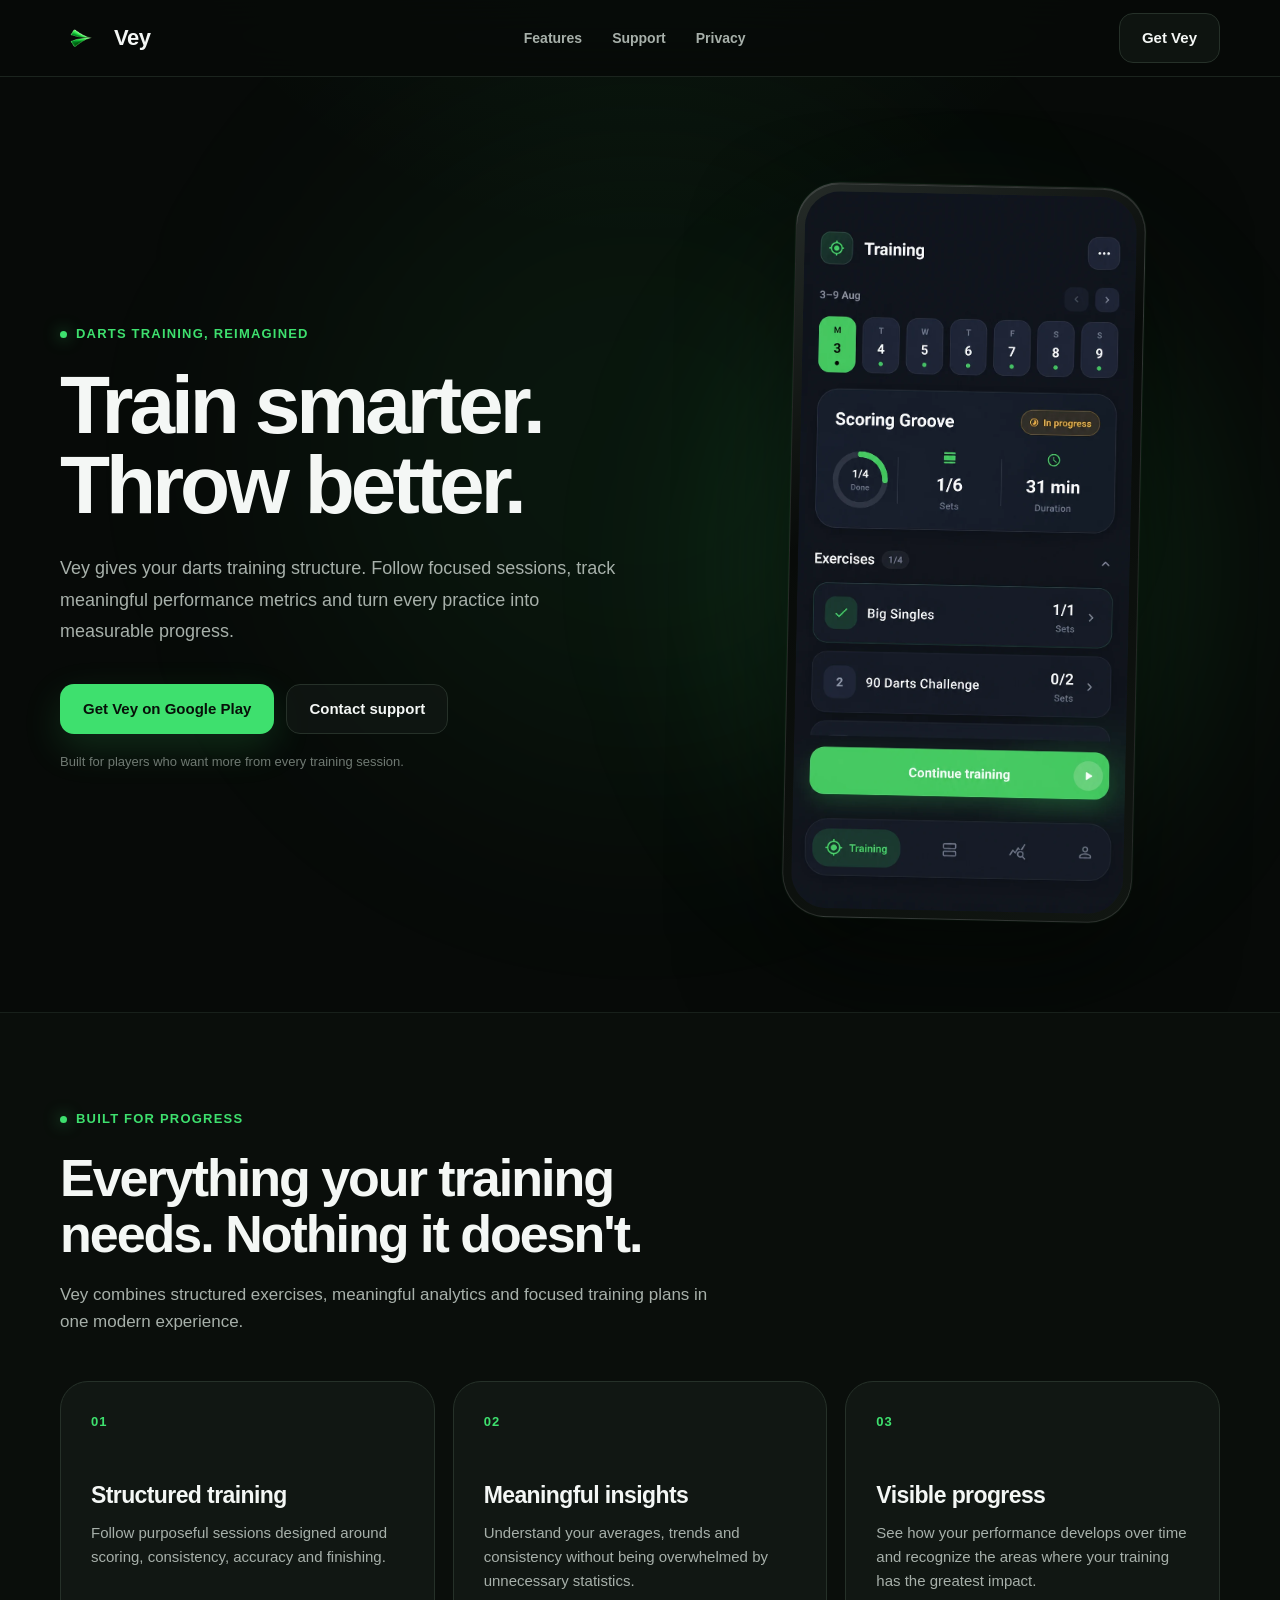
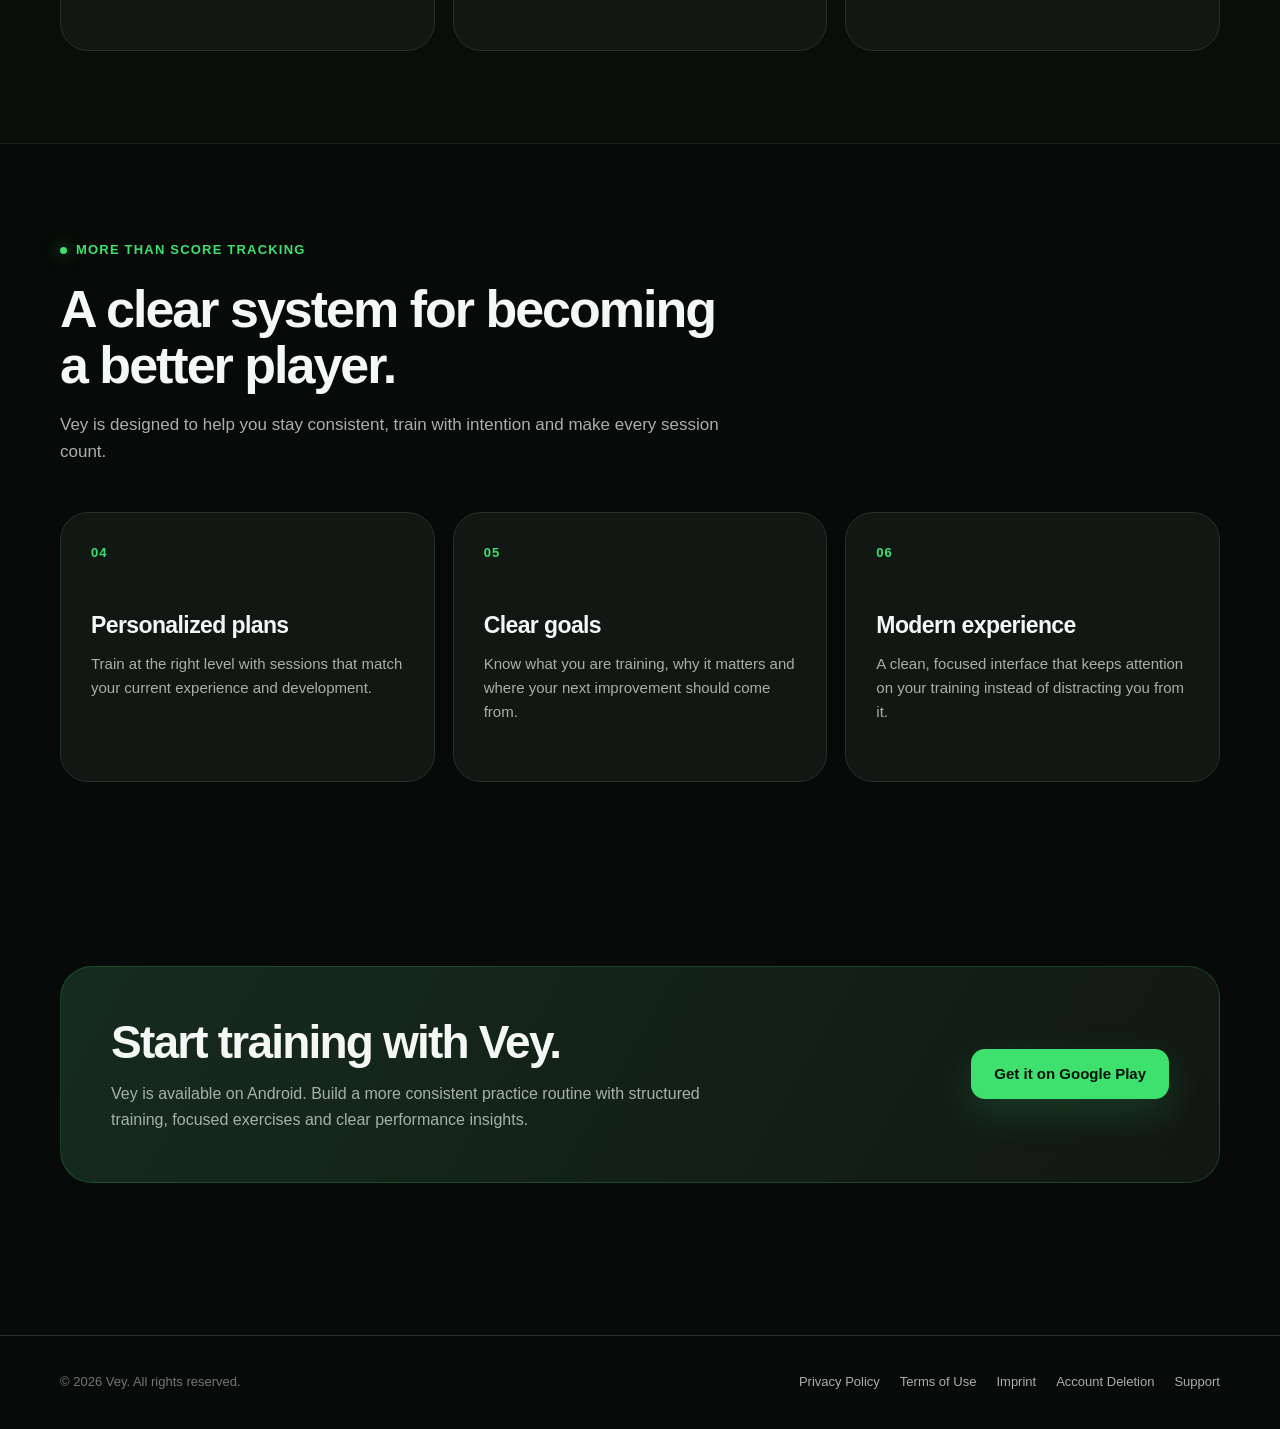
==== index.html @ df3e3182 "implement app screen with phone mockup" ====
<!doctype html>
<html lang="en">
  <head>
    <meta charset="UTF-8" />
    <meta name="viewport" content="width=device-width, initial-scale=1.0" />

    <title>Vey – Smarter Darts Training</title>

    <meta
      name="description"
      content="Vey helps darts players train with structure, track meaningful progress and improve with every throw."
    />

    <meta name="theme-color" content="#070a08" />

    <link rel="icon" type="image/png" href="assets/vey-icon.png" />
    <link rel="apple-touch-icon" href="assets/vey-icon.png" />
    <link rel="stylesheet" href="styles.css" />
  </head>

  <body>
    <!-- Navigation -->
    <header class="site-header">
      <div class="container navigation">
        <a class="brand" href="index.html" aria-label="Vey homepage">
          <img
            class="brand-icon"
            src="assets/vey-icon.png"
            alt="Vey app icon"
          />
          <span>Vey</span>
        </a>

        <nav class="navigation-links" aria-label="Main navigation">
          <a href="#features">Features</a>
          <a href="support.html">Support</a>
          <a href="privacy.html">Privacy</a>
        </nav>

        <a
          class="button button-secondary"
          href="https://play.google.com/store/apps/details?id=com.elevarelabs.vey"
          target="_blank"
          rel="noopener noreferrer"
        >
          Get Vey
        </a>
      </div>
    </header>

    <main>
      <!-- Hero -->
      <section class="hero">
        <div class="container hero-layout">
          <div>
            <div class="eyebrow">Darts training, reimagined</div>

            <h1>Train smarter.<br />Throw better.</h1>

            <p class="hero-description">
              Vey gives your darts training structure. Follow focused sessions,
              track meaningful performance metrics and turn every practice into
              measurable progress.
            </p>

            <div class="hero-actions">
              <a
                class="button button-primary"
                href="https://play.google.com/store/apps/details?id=com.elevarelabs.vey"
                target="_blank"
                rel="noopener noreferrer"
              >
                Get Vey on Google Play
              </a>

              <a class="button button-secondary" href="support.html">
                Contact support
              </a>
            </div>

            <p class="hero-note">
              Built for players who want more from every training session.
            </p>
          </div>

          <div class="hero-visual">
            <div class="phone-mockup" aria-label="Vey training screen preview">
              <div class="phone-screen">
                <img
                  class="phone-screen-image"
                  src="assets/vey-training-screen.webp"
                  alt="Vey training screen showing a structured Scoring Groove session"
                />
              </div>
            </div>
          </div>
        </div>
      </section>

      <!-- Features -->
      <section id="features" class="section section-muted">
        <div class="container">
          <div class="section-heading">
            <div class="eyebrow">Built for progress</div>

            <h2>Everything your training needs. Nothing it doesn't.</h2>

            <p>
              Vey combines structured exercises, meaningful analytics and
              focused training plans in one modern experience.
            </p>
          </div>

          <div class="feature-grid">
            <article class="feature-card">
              <div class="feature-number">01</div>

              <h3>Structured training</h3>

              <p>
                Follow purposeful sessions designed around scoring, consistency,
                accuracy and finishing.
              </p>
            </article>

            <article class="feature-card">
              <div class="feature-number">02</div>

              <h3>Meaningful insights</h3>

              <p>
                Understand your averages, trends and consistency without being
                overwhelmed by unnecessary statistics.
              </p>
            </article>

            <article class="feature-card">
              <div class="feature-number">03</div>

              <h3>Visible progress</h3>

              <p>
                See how your performance develops over time and recognize the
                areas where your training has the greatest impact.
              </p>
            </article>
          </div>
        </div>
      </section>

      <!-- Additional value -->
      <section class="section">
        <div class="container">
          <div class="section-heading">
            <div class="eyebrow">More than score tracking</div>

            <h2>A clear system for becoming a better player.</h2>

            <p>
              Vey is designed to help you stay consistent, train with intention
              and make every session count.
            </p>
          </div>

          <div class="feature-grid">
            <article class="feature-card">
              <div class="feature-number">04</div>

              <h3>Personalized plans</h3>

              <p>
                Train at the right level with sessions that match your current
                experience and development.
              </p>
            </article>

            <article class="feature-card">
              <div class="feature-number">05</div>

              <h3>Clear goals</h3>

              <p>
                Know what you are training, why it matters and where your next
                improvement should come from.
              </p>
            </article>

            <article class="feature-card">
              <div class="feature-number">06</div>

              <h3>Modern experience</h3>

              <p>
                A clean, focused interface that keeps attention on your training
                instead of distracting you from it.
              </p>
            </article>
          </div>
        </div>
      </section>

      <!-- Release CTA -->
      <section id="release" class="section">
        <div class="container">
          <div class="cta-card">
            <div>
              <h2>Start training with Vey.</h2>

              <p>
                Vey is available on Android. Build a more consistent practice
                routine with structured training, focused exercises and clear
                performance insights.
              </p>
            </div>

            <a
              class="button button-primary"
              href="https://play.google.com/store/apps/details?id=com.elevarelabs.vey"
              target="_blank"
              rel="noopener noreferrer"
            >
              Get it on Google Play
            </a>
          </div>
        </div>
      </section>
    </main>

    <!-- Footer -->
    <footer class="site-footer">
      <div class="container footer-layout">
        <div class="footer-copy">
          © 2026 Vey. All rights reserved.
        </div>

        <nav class="footer-links" aria-label="Legal navigation">
          <a href="privacy.html">Privacy Policy</a>
          <a href="terms.html">Terms of Use</a>
          <a href="imprint.html">Imprint</a>
          <a href="account-deletion.html">Account Deletion</a>
          <a href="support.html">Support</a>
        </nav>
      </div>
    </footer>
  </body>
</html>
---- styles.css ----
:root {
  --background: #070a08;
  --background-soft: #0d110e;
  --surface: #111713;
  --surface-hover: #151d18;
  --border: #263129;

  --text-primary: #f4f7f5;
  --text-secondary: #a7b0aa;
  --text-muted: #6f7972;

  --accent: #3ee06e;
  --accent-hover: #58e882;
  --accent-dark: #071109;

  --max-width: 1160px;
  --radius-large: 28px;
  --radius-medium: 18px;
  --radius-small: 12px;
}

* {
  box-sizing: border-box;
}

html {
  scroll-behavior: smooth;
}

body {
  margin: 0;
  background:
    radial-gradient(
      circle at 50% -10%,
      rgba(62, 224, 110, 0.09),
      transparent 34rem
    ),
    var(--background);
  color: var(--text-primary);
  font-family:
    Inter, -apple-system, BlinkMacSystemFont, "Segoe UI", Arial, sans-serif;
  line-height: 1.6;
  -webkit-font-smoothing: antialiased;
}

a {
  color: inherit;
  text-decoration: none;
}

img {
  display: block;
  max-width: 100%;
}

button,
a {
  -webkit-tap-highlight-color: transparent;
}

.container {
  width: min(calc(100% - 40px), var(--max-width));
  margin-inline: auto;
}

/* Navigation */

.site-header {
  position: sticky;
  top: 0;
  z-index: 100;
  border-bottom: 1px solid rgba(38, 49, 41, 0.7);
  background: rgba(7, 10, 8, 0.82);
  backdrop-filter: blur(18px);
  -webkit-backdrop-filter: blur(18px);
}

.navigation {
  min-height: 76px;
  display: flex;
  align-items: center;
  justify-content: space-between;
  gap: 24px;
}

.brand {
  display: inline-flex;
  align-items: center;
  gap: 12px;
  font-size: 22px;
  font-weight: 750;
  letter-spacing: -0.5px;
}

.brand-icon {
  width: 42px;
  height: 42px;
  border-radius: 12px;
}

.navigation-links {
  display: flex;
  align-items: center;
  gap: 30px;
}

.navigation-links a {
  color: var(--text-secondary);
  font-size: 14px;
  font-weight: 600;
  transition:
    color 160ms ease,
    opacity 160ms ease;
}

.navigation-links a:hover {
  color: var(--text-primary);
}

/* Buttons */

.button {
  min-height: 50px;
  display: inline-flex;
  align-items: center;
  justify-content: center;
  padding: 0 22px;
  border: 1px solid transparent;
  border-radius: 14px;
  font-size: 15px;
  font-weight: 700;
  transition:
    transform 160ms ease,
    background-color 160ms ease,
    border-color 160ms ease;
}

.button:hover {
  transform: translateY(-2px);
}

.button-primary {
  background: var(--accent);
  color: var(--accent-dark);
  box-shadow: 0 14px 38px rgba(62, 224, 110, 0.16);
}

.button-primary:hover {
  background: var(--accent-hover);
}

.button-secondary {
  border-color: var(--border);
  background: rgba(17, 23, 19, 0.8);
  color: var(--text-primary);
}

.button-secondary:hover {
  border-color: #39483e;
  background: var(--surface-hover);
}

/* Hero */

.hero {
  position: relative;
  overflow: hidden;
  padding: 108px 0 92px;
}

.hero::before {
  position: absolute;
  top: 35px;
  left: 50%;
  width: 680px;
  height: 680px;
  border-radius: 50%;
  background: rgba(62, 224, 110, 0.055);
  filter: blur(120px);
  content: "";
  transform: translateX(-50%);
  pointer-events: none;
}

.hero-layout {
  position: relative;
  display: grid;
  grid-template-columns: minmax(0, 1.05fr) minmax(320px, 0.95fr);
  align-items: center;
  gap: 80px;
}

.eyebrow {
  display: inline-flex;
  align-items: center;
  gap: 9px;
  margin-bottom: 20px;
  color: var(--accent);
  font-size: 13px;
  font-weight: 750;
  letter-spacing: 1.2px;
  text-transform: uppercase;
}

.eyebrow::before {
  width: 7px;
  height: 7px;
  border-radius: 50%;
  background: var(--accent);
  box-shadow: 0 0 16px rgba(62, 224, 110, 0.7);
  content: "";
}

.hero h1 {
  max-width: 760px;
  margin: 0;
  font-size: clamp(48px, 7vw, 82px);
  line-height: 0.98;
  letter-spacing: -4px;
}

.hero-description {
  max-width: 620px;
  margin: 28px 0 0;
  color: var(--text-secondary);
  font-size: 18px;
  line-height: 1.75;
}

.hero-actions {
  display: flex;
  flex-wrap: wrap;
  gap: 12px;
  margin-top: 36px;
}

.hero-note {
  margin-top: 18px;
  color: var(--text-muted);
  font-size: 13px;
}

.hero-visual {
  position: relative;
  display: flex;
  justify-content: center;
  perspective: 1200px;
}

.hero-visual::before {
  position: absolute;
  inset: 12% 5% 8%;
  border-radius: 50%;
  background: rgba(62, 224, 110, 0.12);
  filter: blur(90px);
  content: "";
  pointer-events: none;
}

.phone-mockup {
  position: relative;
  z-index: 1;
  width: min(100%, 350px);
  padding: 8px;
  border: 1px solid rgba(255, 255, 255, 0.11);
  border-radius: 44px;
  background: linear-gradient(145deg, #252b28, #080b09 38%, #111612);
  box-shadow:
    0 44px 100px rgba(0, 0, 0, 0.52),
    0 0 0 1px rgba(62, 224, 110, 0.04),
    inset 0 1px 0 rgba(255, 255, 255, 0.12);
  transform: rotate(1.2deg);
  transition:
    transform 220ms ease,
    box-shadow 220ms ease;
}

.phone-mockup:hover {
  box-shadow:
    0 52px 115px rgba(0, 0, 0, 0.58),
    0 0 0 1px rgba(62, 224, 110, 0.08),
    inset 0 1px 0 rgba(255, 255, 255, 0.12);
  transform: rotate(0deg) translateY(-4px);
}

.phone-screen {
  overflow: hidden;
  border-radius: 36px;
  background: #080c10;
}

.phone-screen-image {
  width: 100%;
  height: auto;
}

/* Sections */

.section {
  padding: 92px 0;
}

.section-muted {
  border-top: 1px solid rgba(38, 49, 41, 0.55);
  border-bottom: 1px solid rgba(38, 49, 41, 0.55);
  background: rgba(13, 17, 14, 0.6);
}

.section-heading {
  max-width: 660px;
  margin-bottom: 46px;
}

.section-heading h2 {
  margin: 0;
  font-size: clamp(34px, 5vw, 52px);
  line-height: 1.08;
  letter-spacing: -2px;
}

.section-heading p {
  margin: 18px 0 0;
  color: var(--text-secondary);
  font-size: 17px;
}

.feature-grid {
  display: grid;
  grid-template-columns: repeat(3, minmax(0, 1fr));
  gap: 18px;
}

.feature-card {
  min-height: 270px;
  padding: 30px;
  border: 1px solid var(--border);
  border-radius: var(--radius-large);
  background: var(--surface);
  transition:
    transform 180ms ease,
    border-color 180ms ease,
    background-color 180ms ease;
}

.feature-card:hover {
  transform: translateY(-5px);
  border-color: #36463b;
  background: var(--surface-hover);
}

.feature-number {
  color: var(--accent);
  font-size: 13px;
  font-weight: 750;
  letter-spacing: 1px;
}

.feature-card h3 {
  margin: 48px 0 12px;
  font-size: 23px;
  line-height: 1.25;
  letter-spacing: -0.6px;
}

.feature-card p {
  margin: 0;
  color: var(--text-secondary);
  font-size: 15px;
}

/* Legal and support pages */

.page-hero {
  padding: 92px 0 54px;
}

.page-hero h1 {
  max-width: 820px;
  margin: 0;
  font-size: clamp(42px, 7vw, 70px);
  line-height: 1.02;
  letter-spacing: -3px;
}

.page-hero p {
  max-width: 700px;
  margin: 22px 0 0;
  color: var(--text-secondary);
  font-size: 17px;
}

.legal-layout {
  display: grid;
  grid-template-columns: 240px minmax(0, 760px);
  gap: 70px;
  align-items: start;
  padding-bottom: 100px;
}

.legal-navigation {
  position: sticky;
  top: 110px;
  display: grid;
  gap: 12px;
}

.legal-navigation a {
  color: var(--text-muted);
  font-size: 14px;
}

.legal-navigation a:hover {
  color: var(--text-primary);
}

.legal-content {
  padding: 42px;
  border: 1px solid var(--border);
  border-radius: var(--radius-large);
  background: var(--surface);
}

.legal-content h2 {
  margin: 48px 0 14px;
  font-size: 25px;
  line-height: 1.3;
  letter-spacing: -0.7px;
}

.legal-content h2:first-child {
  margin-top: 0;
}

.legal-content h3 {
  margin: 28px 0 10px;
  font-size: 18px;
}

.legal-content p,
.legal-content li {
  color: var(--text-secondary);
  font-size: 15px;
}

.legal-content ul {
  padding-left: 22px;
}

.legal-content a {
  color: var(--accent);
  text-decoration: underline;
  text-underline-offset: 3px;
}

/* Buttons inside legal pages must keep their button styling */
.legal-content a.button-primary {
  color: var(--accent-dark);
  text-decoration: none;
}

.legal-content a.button-primary:hover {
  color: var(--accent-dark);
  text-decoration: none;
}

.updated-date {
  display: block;
  margin-top: 18px;
  color: var(--text-muted);
  font-size: 13px;
}

/* Call to action */

.cta-card {
  display: flex;
  align-items: center;
  justify-content: space-between;
  gap: 40px;
  padding: 50px;
  border: 1px solid rgba(62, 224, 110, 0.2);
  border-radius: 32px;
  background:
    linear-gradient(
      120deg,
      rgba(62, 224, 110, 0.1),
      rgba(17, 23, 19, 0.2)
    ),
    var(--surface);
}

.cta-card h2 {
  margin: 0;
  font-size: clamp(30px, 5vw, 46px);
  line-height: 1.1;
  letter-spacing: -1.8px;
}

.cta-card p {
  max-width: 620px;
  margin: 14px 0 0;
  color: var(--text-secondary);
}

/* Footer */

.site-footer {
  margin-top: 60px;
  padding: 36px 0;
  border-top: 1px solid var(--border);
}

.footer-layout {
  display: flex;
  align-items: center;
  justify-content: space-between;
  gap: 28px;
}

.footer-copy {
  color: var(--text-muted);
  font-size: 13px;
}

.footer-links {
  display: flex;
  flex-wrap: wrap;
  justify-content: flex-end;
  gap: 20px;
}

.footer-links a {
  color: var(--text-secondary);
  font-size: 13px;
}

.footer-links a:hover {
  color: var(--text-primary);
}

/* Responsive */

@media (max-width: 900px) {
  .navigation-links {
    display: none;
  }

  .hero {
    padding: 78px 0 70px;
  }

  .hero-layout {
    grid-template-columns: 1fr;
    gap: 54px;
  }

  .hero h1 {
    letter-spacing: -3px;
  }

  .hero-visual {
    justify-content: flex-start;
  }

  .feature-grid {
    grid-template-columns: 1fr;
  }

  .legal-layout {
    grid-template-columns: 1fr;
    gap: 28px;
  }

  .legal-navigation {
    position: static;
    display: flex;
    flex-wrap: wrap;
    gap: 12px 20px;
  }

  .cta-card {
    align-items: flex-start;
    flex-direction: column;
  }
}

@media (max-width: 600px) {
  .container {
    width: min(calc(100% - 28px), var(--max-width));
  }

  .navigation {
    min-height: 68px;
  }

  .brand-icon {
    width: 38px;
    height: 38px;
  }

  .hero {
    padding-top: 64px;
  }

  .hero h1 {
    font-size: 48px;
    letter-spacing: -2.5px;
  }

  .hero-description {
    font-size: 16px;
  }

  .hero-actions {
    align-items: stretch;
    flex-direction: column;
  }

  .button {
    width: 100%;
  }

  .phone-mockup {
    width: min(88vw, 330px);
    border-radius: 40px;
    transform: none;
  }

  .phone-screen {
    border-radius: 32px;
  }

  .section {
    padding: 70px 0;
  }

  .feature-card {
    min-height: 240px;
    padding: 26px;
  }

  .legal-content {
    padding: 28px 22px;
  }

  .cta-card {
    padding: 32px 24px;
  }

  .footer-layout {
    align-items: flex-start;
    flex-direction: column;
  }

  .footer-links {
    justify-content: flex-start;
  }
}

/* Contact form */

.contact-layout {
  display: grid;
  grid-template-columns: minmax(0, 0.8fr) minmax(440px, 1.2fr);
  align-items: start;
  gap: 72px;
}

.contact-intro {
  position: sticky;
  top: 118px;
  padding-top: 10px;
}

.contact-intro h2 {
  max-width: 520px;
  margin: 0;
  font-size: clamp(36px, 5vw, 54px);
  line-height: 1.06;
  letter-spacing: -2px;
}

.contact-intro > p {
  max-width: 520px;
  margin: 20px 0 0;
  color: var(--text-secondary);
  font-size: 16px;
}

.contact-email-note {
  margin-top: 30px !important;
  color: var(--text-muted) !important;
  font-size: 14px !important;
}

.contact-email-note a,
.contact-privacy-note a {
  color: var(--text-primary);
  text-decoration: underline;
  text-decoration-color: rgba(244, 247, 245, 0.34);
  text-underline-offset: 3px;
}

.contact-email-note a:hover,
.contact-privacy-note a:hover {
  text-decoration-color: var(--accent);
}

.contact-form {
  position: relative;
  display: grid;
  gap: 22px;
  padding: 36px;
  border: 1px solid var(--border);
  border-radius: var(--radius-large);
  background: var(--surface);
  box-shadow: 0 24px 70px rgba(0, 0, 0, 0.18);
}

.contact-field {
  display: grid;
  gap: 9px;
}

.contact-field label {
  color: var(--text-primary);
  font-size: 14px;
  font-weight: 700;
}

.contact-field label span {
  margin-left: 6px;
  color: var(--text-muted);
  font-size: 12px;
  font-weight: 600;
}

.contact-field input,
.contact-field textarea {
  width: 100%;
  border: 1px solid var(--border);
  border-radius: 14px;
  outline: none;
  background: rgba(7, 10, 8, 0.56);
  color: var(--text-primary);
  font: inherit;
  font-size: 15px;
  transition:
    border-color 160ms ease,
    background-color 160ms ease,
    box-shadow 160ms ease;
}

.contact-field input {
  min-height: 52px;
  padding: 0 16px;
}

.contact-field textarea {
  min-height: 172px;
  padding: 14px 16px;
  resize: vertical;
  line-height: 1.6;
}

.contact-field input::placeholder,
.contact-field textarea::placeholder {
  color: #667169;
}

.contact-field input:hover,
.contact-field textarea:hover {
  border-color: #354239;
}

.contact-field input:focus,
.contact-field textarea:focus {
  border-color: rgba(62, 224, 110, 0.66);
  background: rgba(7, 10, 8, 0.78);
  box-shadow: 0 0 0 3px rgba(62, 224, 110, 0.09);
}

.contact-honeypot {
  position: absolute !important;
  left: -10000px !important;
  width: 1px !important;
  height: 1px !important;
  overflow: hidden !important;
  opacity: 0 !important;
  pointer-events: none !important;
}

.contact-security {
  height: 0;
  min-height: 0;
  margin-bottom: -22px;
  overflow: hidden;
  visibility: hidden;
}

.contact-security.is-interactive {
  height: auto;
  min-height: 65px;
  margin-bottom: 0;
  display: flex;
  align-items: center;
  overflow: visible;
  visibility: visible;
}

.contact-status {
  margin: -2px 0 0;
  padding: 12px 14px;
  border: 1px solid transparent;
  border-radius: 12px;
  font-size: 14px;
  line-height: 1.5;
}

.contact-status[hidden] {
  display: none;
}

.contact-status[data-type="success"] {
  border-color: rgba(62, 224, 110, 0.2);
  background: rgba(62, 224, 110, 0.08);
  color: #baf8cc;
}

.contact-status[data-type="error"] {
  border-color: rgba(255, 113, 113, 0.18);
  background: rgba(255, 113, 113, 0.07);
  color: #f2b7b7;
}

.contact-submit {
  width: 100%;
  cursor: pointer;
}

.contact-submit:disabled {
  cursor: wait;
  opacity: 0.72;
  transform: none;
}

.contact-submit-loading {
  display: none;
}

.contact-submit.is-loading .contact-submit-label {
  display: none;
}

.contact-submit.is-loading .contact-submit-loading {
  display: inline;
}

.contact-privacy-note {
  margin: -4px 0 0;
  color: var(--text-muted);
  font-size: 12px;
  line-height: 1.55;
}

@media (max-width: 900px) {
  .contact-layout {
    grid-template-columns: 1fr;
    gap: 38px;
  }

  .contact-intro {
    position: static;
    padding-top: 0;
  }

  .contact-intro > p {
    max-width: 700px;
  }
}

@media (max-width: 600px) {
  .contact-form {
    padding: 26px 20px;
  }

  .contact-security {
    overflow-x: auto;
  }
}
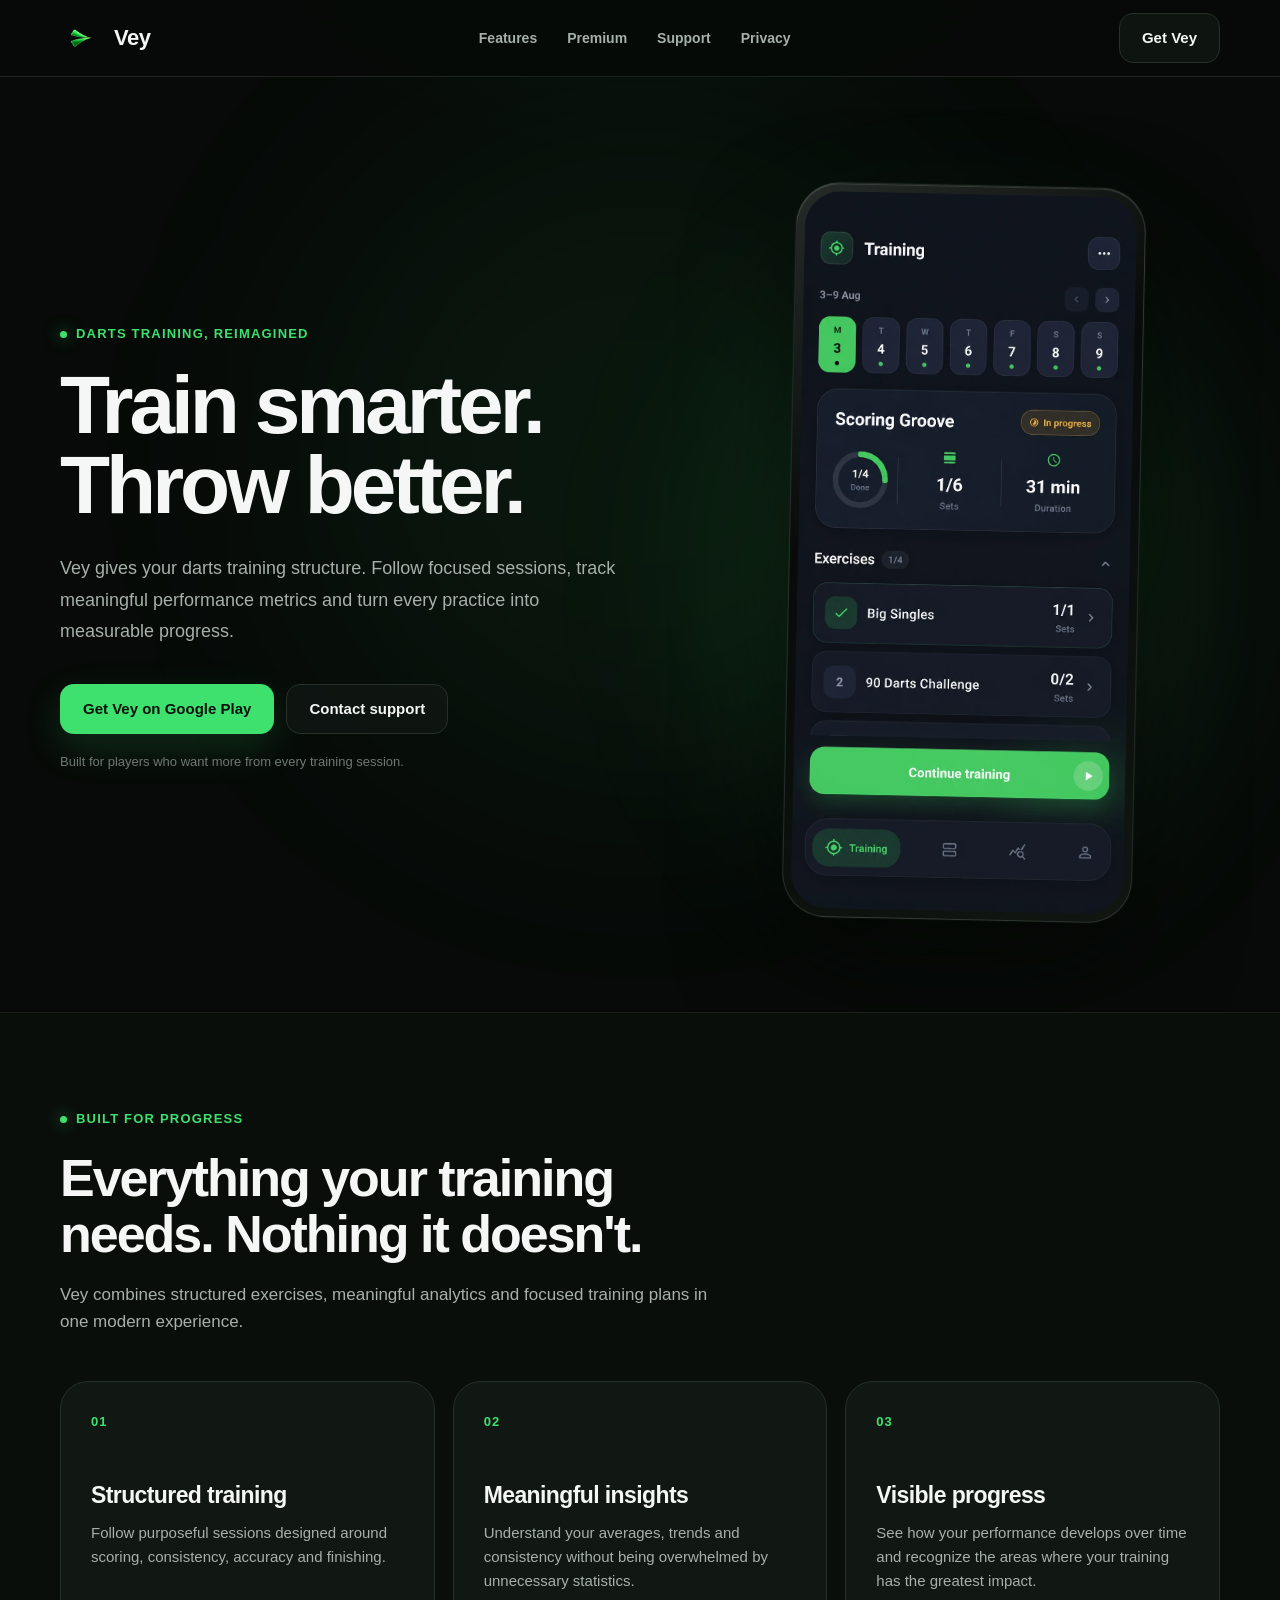
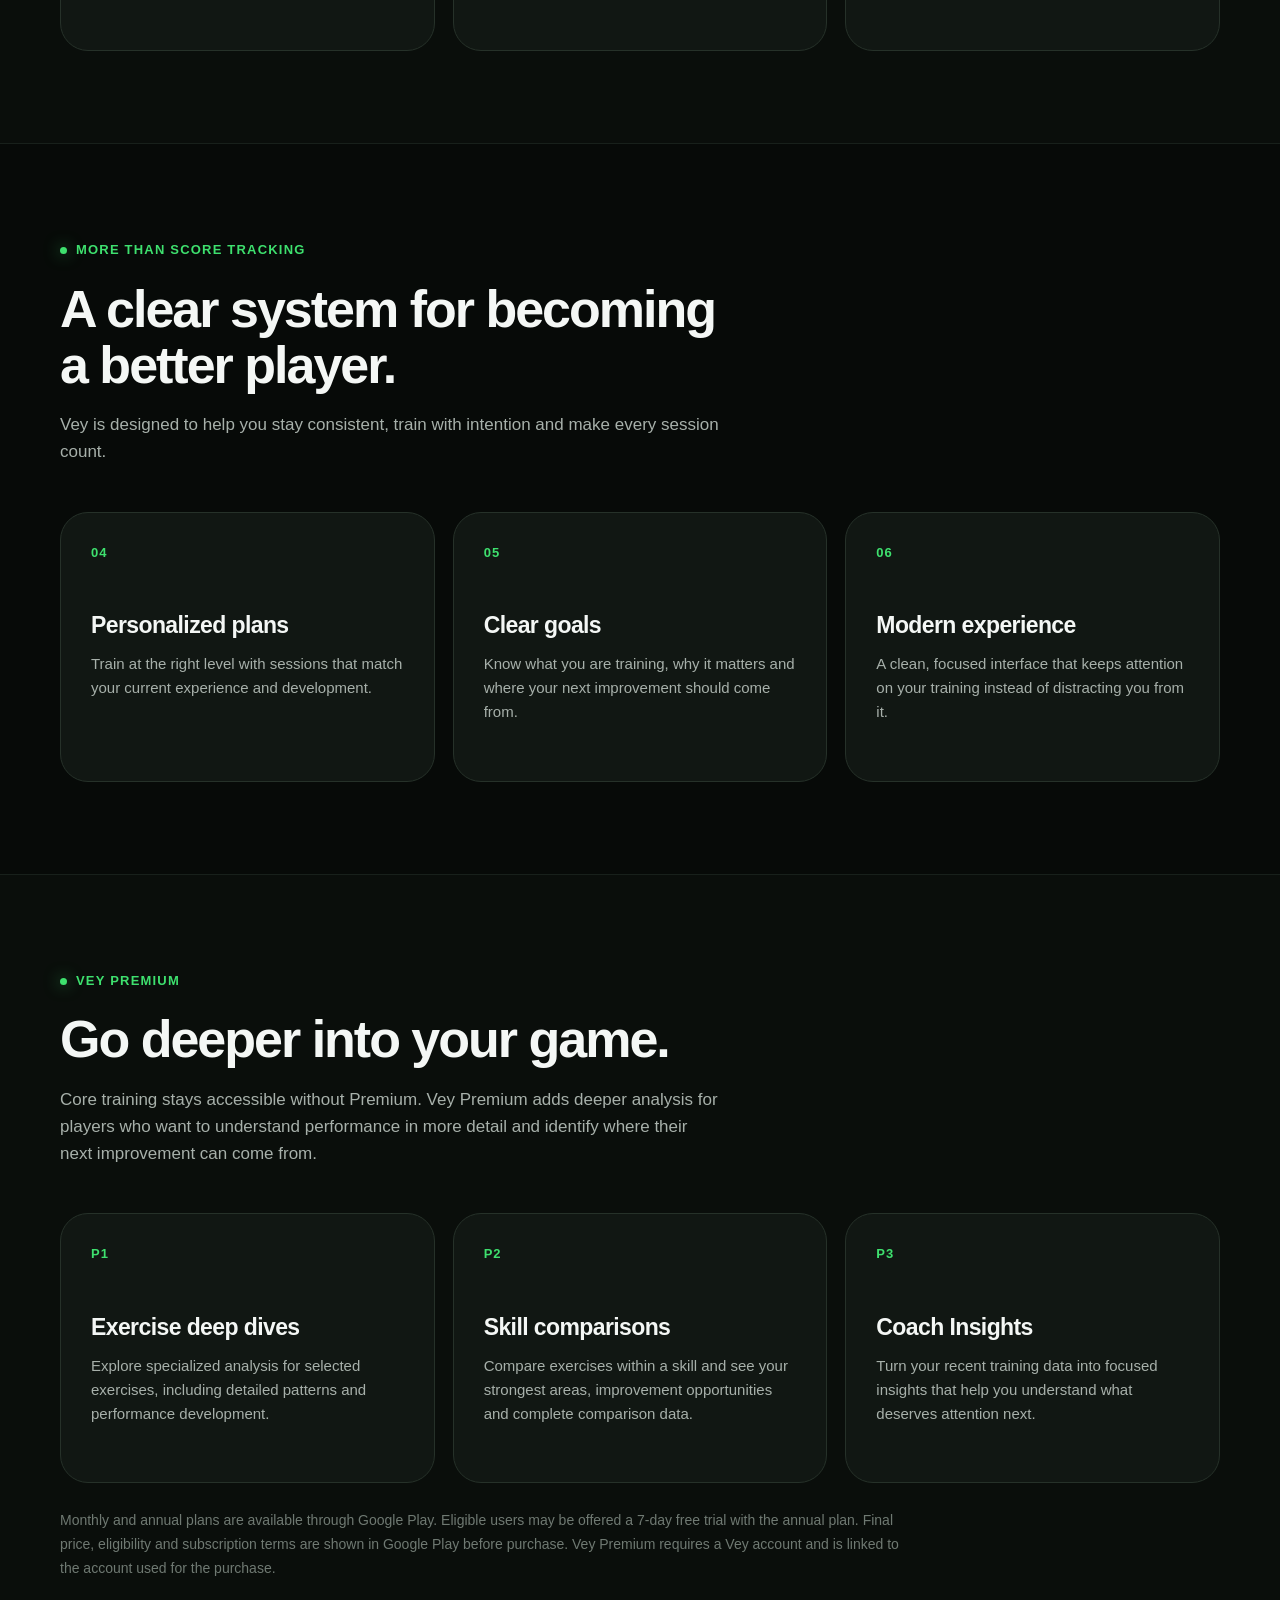
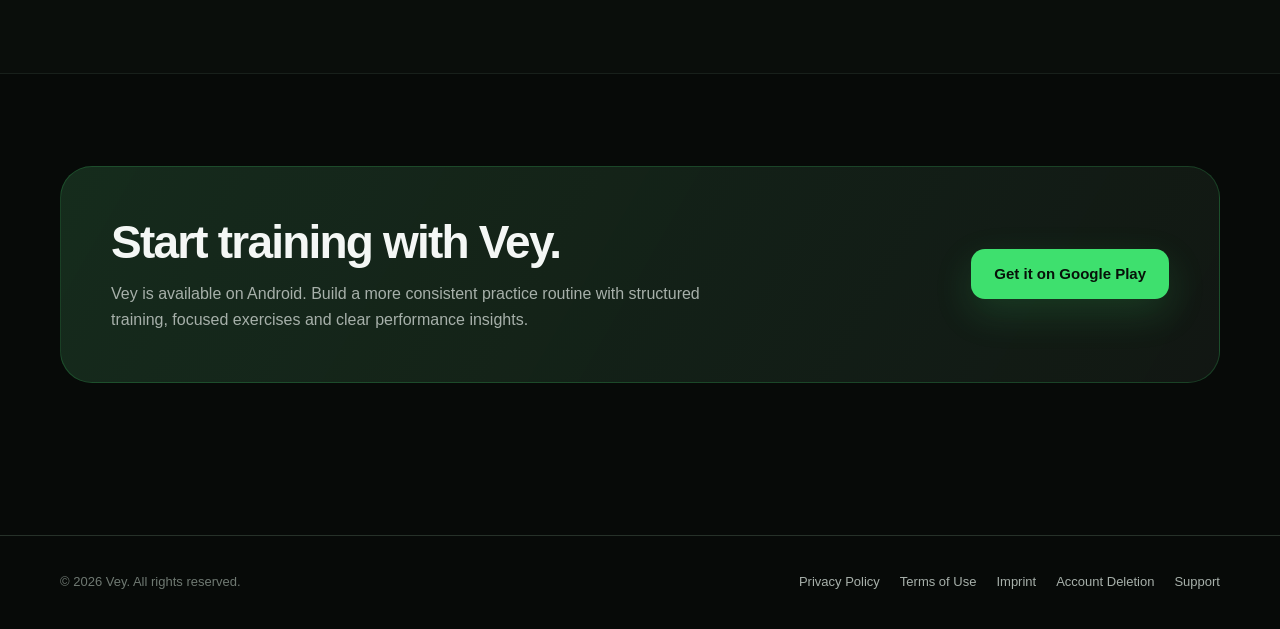
==== commit ea03e639: "Update website for Vey Premium launch" ====
--- a/index.html
+++ b/index.html
@@ -8,7 +8,7 @@
 
     <meta
       name="description"
-      content="Vey helps darts players train with structure, track meaningful progress and improve with every throw."
+      content="Vey combines structured darts training, clear progress analytics and optional Vey Premium deep insights."
     />
 
     <meta name="theme-color" content="#070a08" />
@@ -33,6 +33,7 @@
 
         <nav class="navigation-links" aria-label="Main navigation">
           <a href="#features">Features</a>
+          <a href="#premium">Premium</a>
           <a href="support.html">Support</a>
           <a href="privacy.html">Privacy</a>
         </nav>
@@ -196,6 +197,66 @@
               </p>
             </article>
           </div>
+        </div>
+      </section>
+
+      <!-- Premium -->
+      <section id="premium" class="section section-muted">
+        <div class="container">
+          <div class="section-heading">
+            <div class="eyebrow">Vey Premium</div>
+
+            <h2>Go deeper into your game.</h2>
+
+            <p>
+              Core training stays accessible without Premium. Vey Premium adds
+              deeper analysis for players who want to understand performance in
+              more detail and identify where their next improvement can come from.
+            </p>
+          </div>
+
+          <div class="feature-grid">
+            <article class="feature-card">
+              <div class="feature-number">P1</div>
+
+              <h3>Exercise deep dives</h3>
+
+              <p>
+                Explore specialized analysis for selected exercises, including
+                detailed patterns and performance development.
+              </p>
+            </article>
+
+            <article class="feature-card">
+              <div class="feature-number">P2</div>
+
+              <h3>Skill comparisons</h3>
+
+              <p>
+                Compare exercises within a skill and see your strongest areas,
+                improvement opportunities and complete comparison data.
+              </p>
+            </article>
+
+            <article class="feature-card">
+              <div class="feature-number">P3</div>
+
+              <h3>Coach Insights</h3>
+
+              <p>
+                Turn your recent training data into focused insights that help
+                you understand what deserves attention next.
+              </p>
+            </article>
+          </div>
+
+          <p class="premium-note">
+            Monthly and annual plans are available through Google Play. Eligible
+            users may be offered a 7-day free trial with the annual plan. Final
+            price, eligibility and subscription terms are shown in Google Play
+            before purchase. Vey Premium requires a Vey account and is linked to
+            the account used for the purchase.
+          </p>
         </div>
       </section>
 
--- a/styles.css
+++ b/styles.css
@@ -463,6 +463,28 @@
   text-decoration: none;
 }
 
+.legal-notice {
+  margin: 18px 0 22px;
+  padding: 18px 20px;
+  border: 1px solid rgba(62, 224, 110, 0.24);
+  border-radius: 14px;
+  background: rgba(62, 224, 110, 0.06);
+  color: var(--text-secondary);
+  line-height: 1.7;
+}
+
+.legal-notice strong {
+  color: var(--text-primary);
+}
+
+.premium-note {
+  max-width: 860px;
+  margin: 26px 0 0;
+  color: var(--text-muted);
+  font-size: 14px;
+  line-height: 1.7;
+}
+
 .updated-date {
   display: block;
   margin-top: 18px;
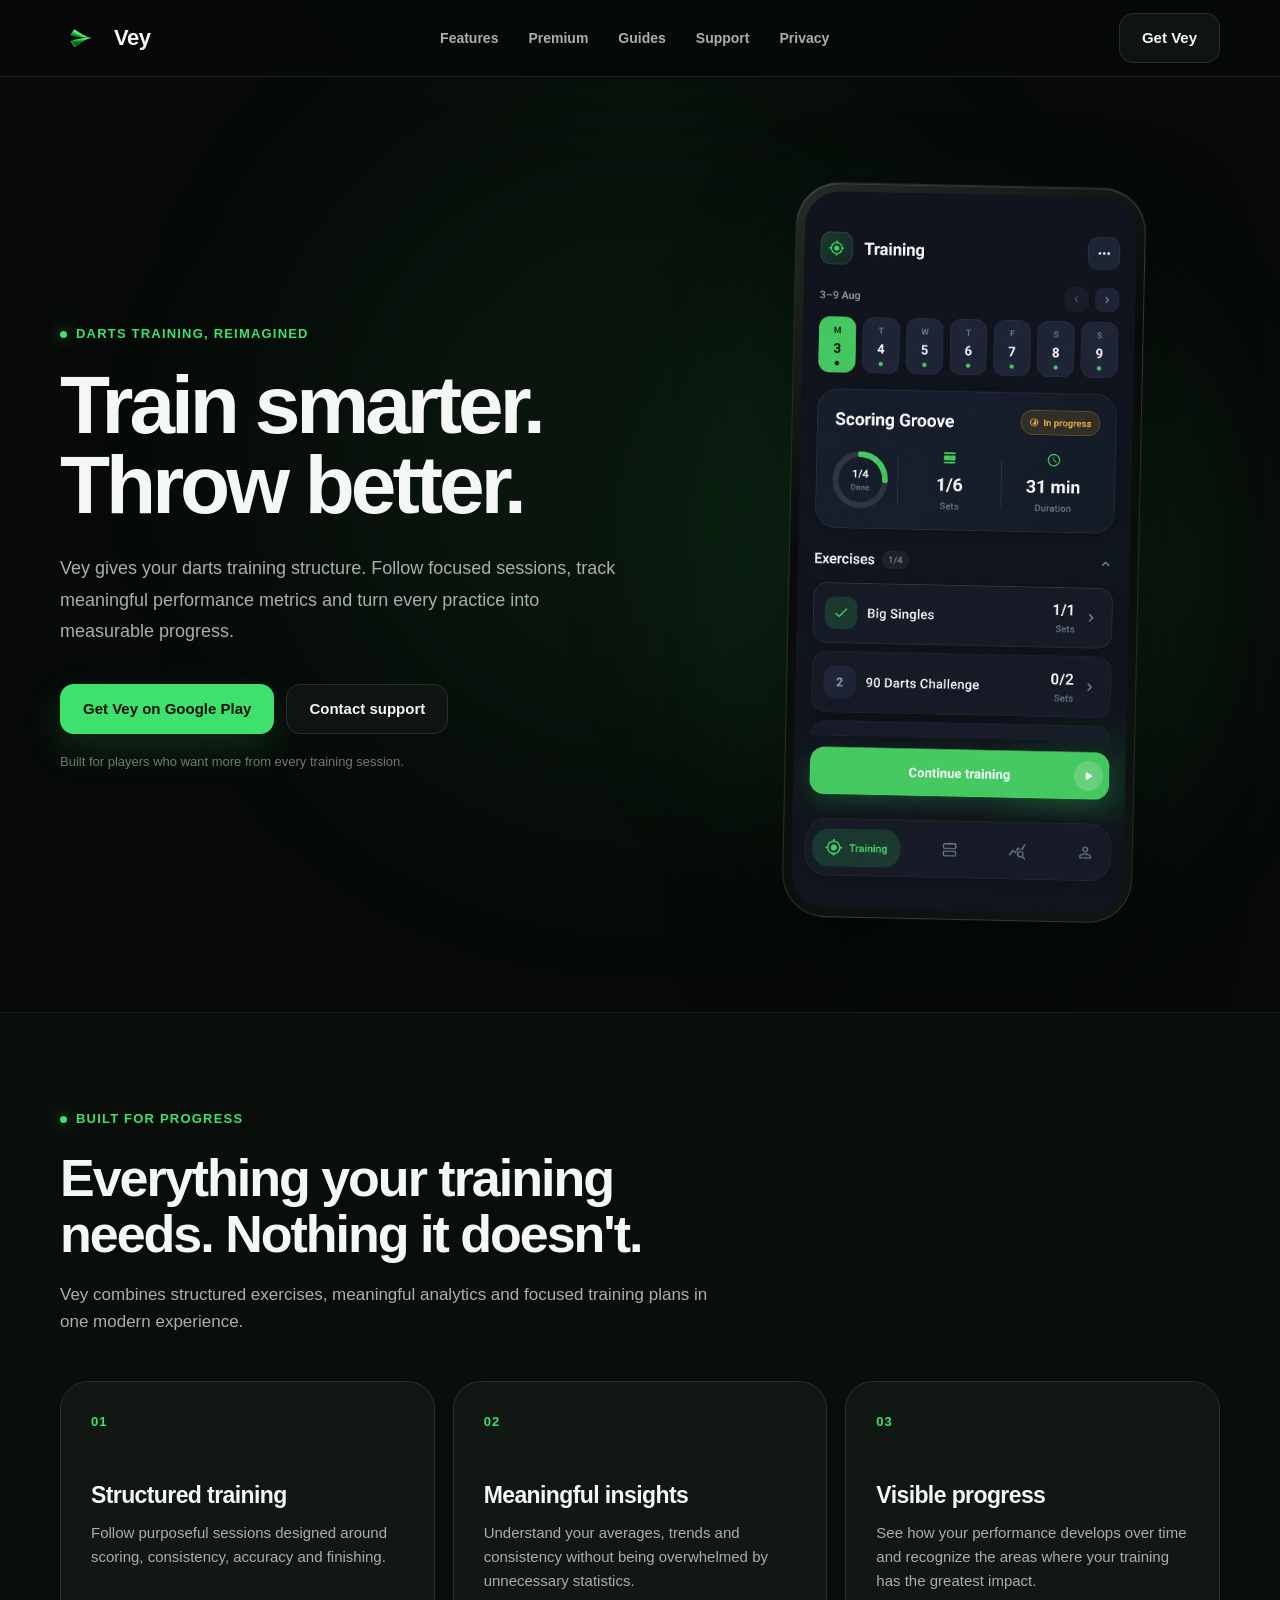
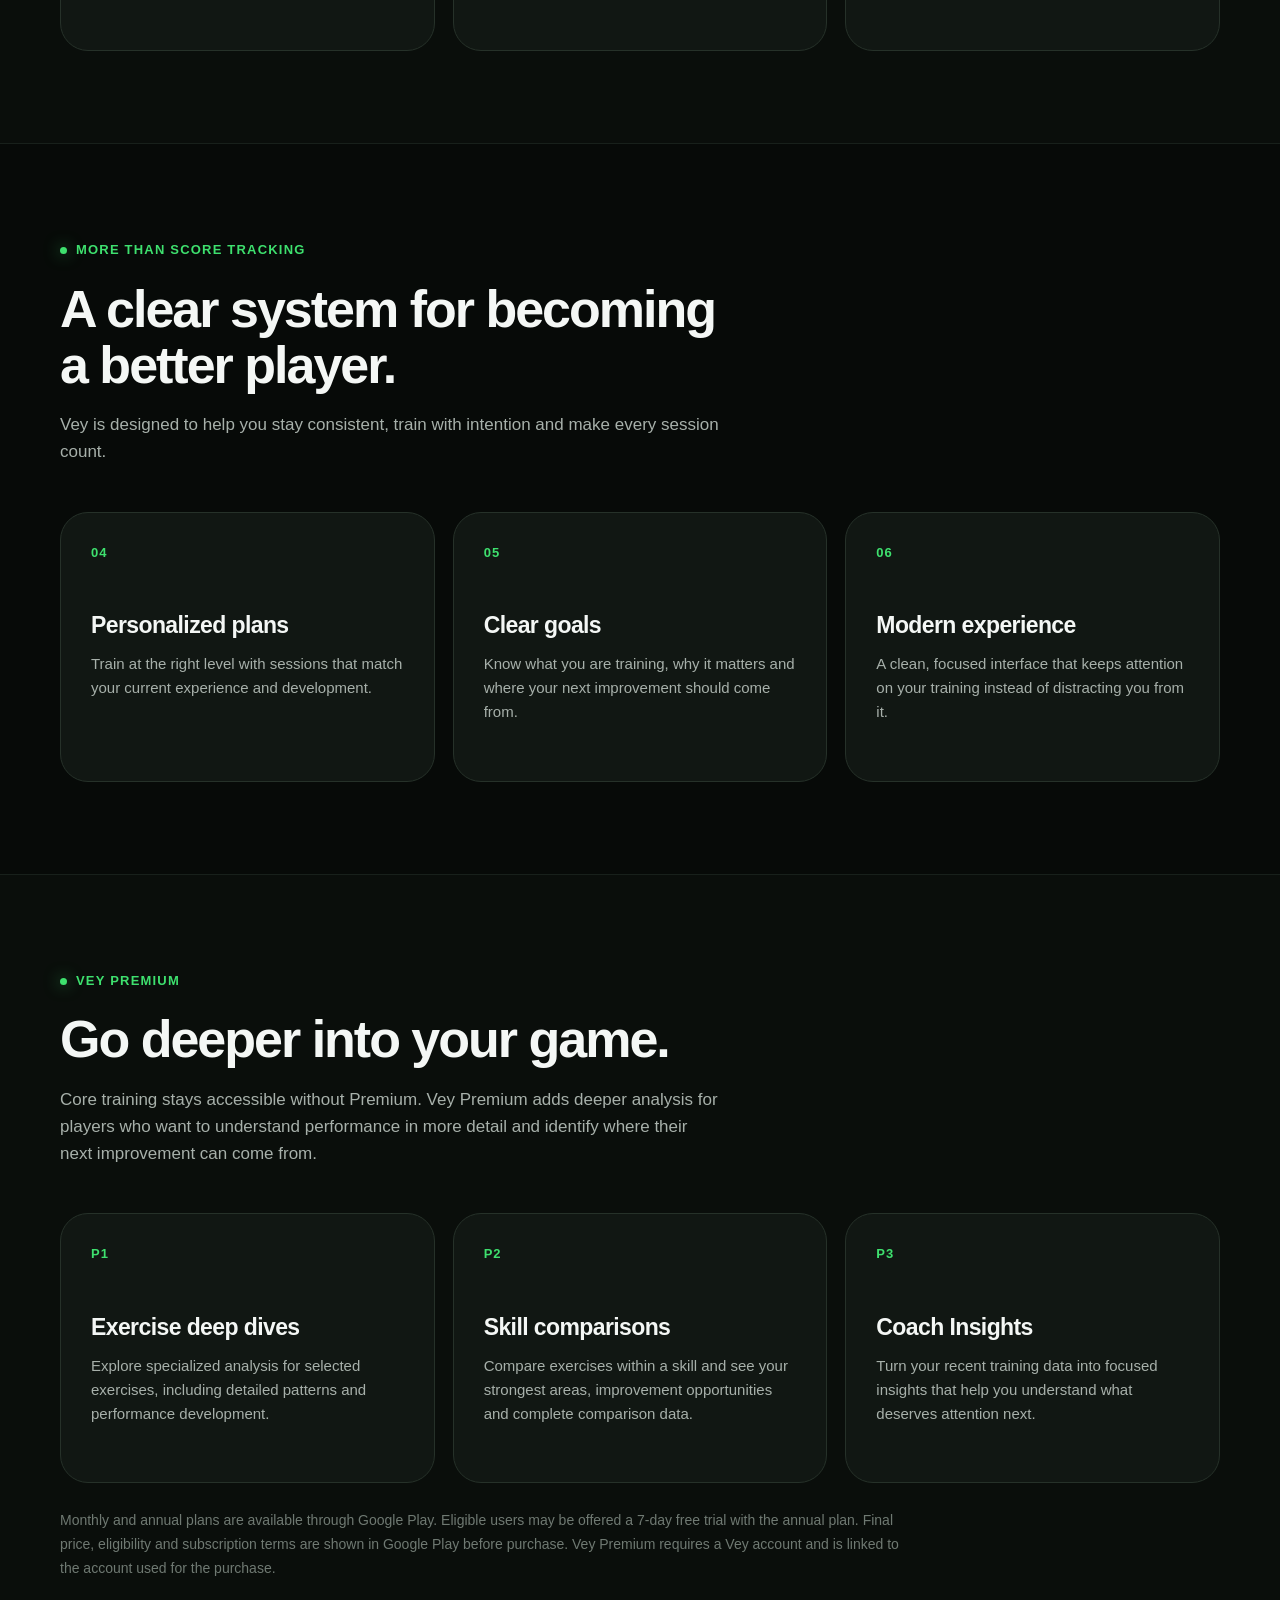
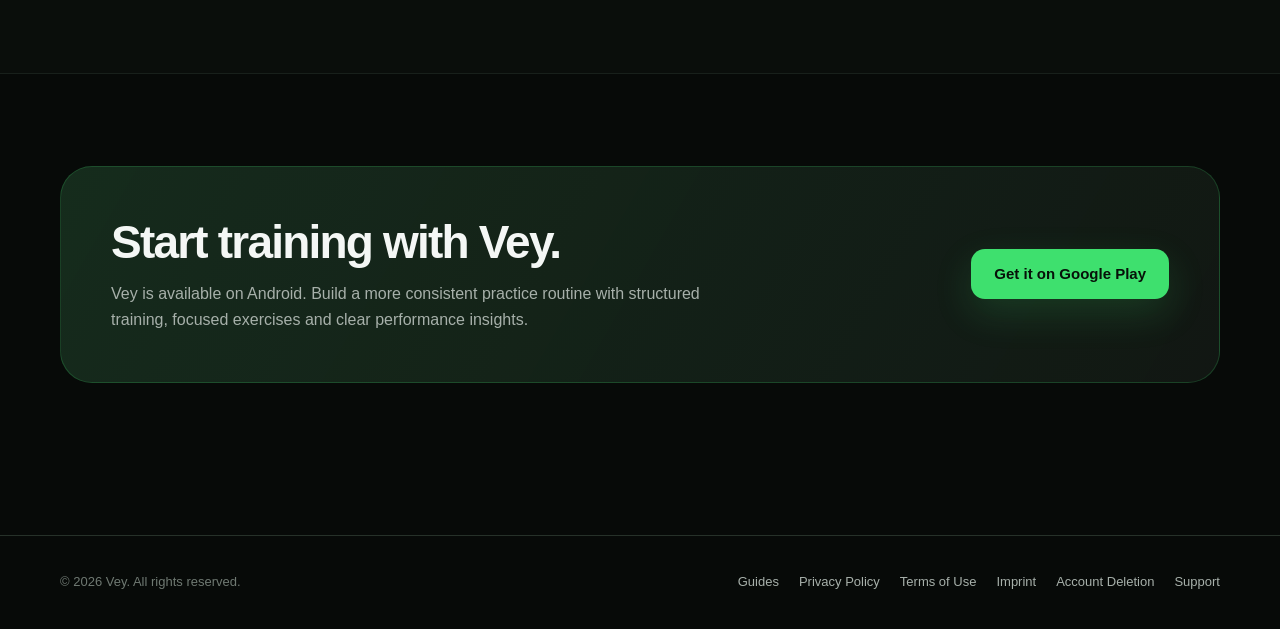
==== commit f83df11b: "Add first SEO training guide" ====
--- a/index.html
+++ b/index.html
@@ -10,6 +10,28 @@
       name="description"
       content="Vey combines structured darts training, clear progress analytics and optional Vey Premium deep insights."
     />
+
+    <script type="application/ld+json">
+      {
+        "@context": "https://schema.org",
+        "@type": "SoftwareApplication",
+        "name": "Vey",
+        "applicationCategory": "SportsApplication",
+        "operatingSystem": "Android",
+        "description": "Vey combines structured darts training, clear progress analytics and optional Vey Premium deep insights.",
+        "url": "https://veydarts.com/",
+        "downloadUrl": "https://play.google.com/store/apps/details?id=com.elevarelabs.vey",
+        "image": "https://veydarts.com/assets/vey-icon.png",
+        "offers": {
+          "@type": "Offer",
+          "price": "0",
+          "priceCurrency": "EUR"
+        }
+      }
+    </script>
+
+    <link rel="canonical" href="https://veydarts.com/" />
+
 
     <meta name="theme-color" content="#070a08" />
 
@@ -34,6 +56,7 @@
         <nav class="navigation-links" aria-label="Main navigation">
           <a href="#features">Features</a>
           <a href="#premium">Premium</a>
+          <a href="guides/">Guides</a>
           <a href="support.html">Support</a>
           <a href="privacy.html">Privacy</a>
         </nav>
@@ -295,6 +318,7 @@
         </div>
 
         <nav class="footer-links" aria-label="Legal navigation">
+          <a href="guides/">Guides</a>
           <a href="privacy.html">Privacy Policy</a>
           <a href="terms.html">Terms of Use</a>
           <a href="imprint.html">Imprint</a>
--- a/styles.css
+++ b/styles.css
@@ -910,3 +910,614 @@
     overflow-x: auto;
   }
 }
+
+/* Download landing page */
+
+.download-page {
+  min-height: 100vh;
+}
+
+.download-back-link {
+  color: var(--text-secondary);
+  font-size: 14px;
+  font-weight: 650;
+  transition: color 160ms ease;
+}
+
+.download-back-link:hover {
+  color: var(--text-primary);
+}
+
+.download-main {
+  min-height: calc(100vh - 76px - 150px);
+}
+
+.download-hero {
+  position: relative;
+  overflow: hidden;
+  padding: 92px 0 84px;
+}
+
+.download-hero::before {
+  position: absolute;
+  top: -120px;
+  left: 50%;
+  width: 720px;
+  height: 720px;
+  border-radius: 50%;
+  background: rgba(62, 224, 110, 0.065);
+  filter: blur(130px);
+  content: "";
+  transform: translateX(-50%);
+  pointer-events: none;
+}
+
+.download-layout {
+  position: relative;
+  display: grid;
+  grid-template-columns: minmax(0, 1.05fr) minmax(300px, 0.95fr);
+  align-items: center;
+  gap: 80px;
+}
+
+.download-copy h1 {
+  margin: 0;
+  font-size: clamp(52px, 7vw, 82px);
+  line-height: 0.98;
+  letter-spacing: -4px;
+}
+
+.download-description {
+  max-width: 590px;
+  margin: 28px 0 0;
+  color: var(--text-secondary);
+  font-size: 18px;
+  line-height: 1.75;
+}
+
+.download-actions {
+  margin-top: 36px;
+}
+
+.google-play-badge-link {
+  display: inline-block;
+  line-height: 0;
+  border-radius: 10px;
+  transition: transform 160ms ease, filter 160ms ease;
+}
+
+.google-play-badge-link:hover {
+  transform: translateY(-2px);
+  filter: drop-shadow(0 8px 22px rgba(62, 224, 110, 0.14));
+}
+
+.google-play-badge-link:focus-visible {
+  outline: 2px solid var(--accent);
+  outline-offset: 4px;
+}
+
+.google-play-badge {
+  display: block;
+  width: 210px;
+  max-width: 100%;
+  height: auto;
+}
+
+.download-visual {
+  position: relative;
+  display: flex;
+  justify-content: center;
+  perspective: 1200px;
+}
+
+.download-phone-glow {
+  position: absolute;
+  inset: 13% 5% 7%;
+  border-radius: 50%;
+  background: rgba(62, 224, 110, 0.12);
+  filter: blur(88px);
+  pointer-events: none;
+}
+
+.download-phone {
+  width: min(100%, 330px);
+}
+
+.download-footer {
+  margin-top: 0;
+}
+
+@media (max-width: 900px) {
+  .download-main {
+    min-height: auto;
+  }
+
+  .download-hero {
+    padding: 72px 0 74px;
+  }
+
+  .download-layout {
+    grid-template-columns: 1fr;
+    gap: 54px;
+  }
+
+  .download-visual {
+    justify-content: flex-start;
+  }
+}
+
+@media (max-width: 600px) {
+  .download-back-link {
+    font-size: 13px;
+  }
+
+  .download-hero {
+    padding: 58px 0 62px;
+  }
+
+  .download-copy h1 {
+    font-size: 48px;
+    letter-spacing: -2.5px;
+  }
+
+  .download-description {
+    font-size: 16px;
+  }
+
+  .download-actions {
+    margin-top: 30px;
+  }
+
+  .download-phone {
+    width: min(84vw, 310px);
+  }
+}
+
+/* Training guides */
+
+.guides-hero {
+  padding-bottom: 72px;
+}
+
+.guide-grid {
+  display: grid;
+  grid-template-columns: repeat(2, minmax(0, 1fr));
+  gap: 18px;
+}
+
+.guide-card {
+  padding: 32px;
+  border: 1px solid var(--border);
+  border-radius: var(--radius-large);
+  background: var(--surface);
+}
+
+.guide-card-featured {
+  grid-column: 1 / -1;
+  background:
+    linear-gradient(135deg, rgba(62, 224, 110, 0.08), transparent 50%),
+    var(--surface);
+}
+
+.guide-card-meta,
+.guide-meta {
+  display: flex;
+  flex-wrap: wrap;
+  gap: 9px;
+}
+
+.guide-card-meta span,
+.guide-meta span {
+  padding: 7px 10px;
+  border: 1px solid var(--border);
+  border-radius: 999px;
+  background: rgba(7, 10, 8, 0.45);
+  color: var(--text-secondary);
+  font-size: 12px;
+  font-weight: 700;
+}
+
+.guide-card h3 {
+  max-width: 760px;
+  margin: 26px 0 12px;
+  font-size: clamp(28px, 4vw, 40px);
+  line-height: 1.08;
+  letter-spacing: -1.4px;
+}
+
+.guide-card h3 a:hover {
+  color: var(--accent);
+}
+
+.guide-card p {
+  max-width: 760px;
+  margin: 0;
+  color: var(--text-secondary);
+  font-size: 16px;
+}
+
+.guide-card-link {
+  display: inline-flex;
+  align-items: center;
+  gap: 8px;
+  margin-top: 26px;
+  color: var(--accent);
+  font-size: 14px;
+  font-weight: 750;
+}
+
+.guide-hero {
+  padding: 72px 0 60px;
+  border-bottom: 1px solid rgba(38, 49, 41, 0.55);
+  background:
+    radial-gradient(circle at 50% 0%, rgba(62, 224, 110, 0.08), transparent 34rem),
+    rgba(13, 17, 14, 0.25);
+}
+
+.guide-hero-inner {
+  max-width: 980px;
+}
+
+.breadcrumbs {
+  display: flex;
+  flex-wrap: wrap;
+  gap: 8px;
+  margin-bottom: 34px;
+  color: var(--text-muted);
+  font-size: 13px;
+}
+
+.breadcrumbs a:hover {
+  color: var(--text-primary);
+}
+
+.guide-hero h1 {
+  max-width: 940px;
+  margin: 0;
+  font-size: clamp(42px, 6vw, 68px);
+  line-height: 1.02;
+  letter-spacing: -3px;
+}
+
+.guide-lead {
+  max-width: 820px;
+  margin: 26px 0 0;
+  color: var(--text-secondary);
+  font-size: 18px;
+  line-height: 1.75;
+}
+
+.guide-meta {
+  margin-top: 30px;
+}
+
+.guide-section {
+  padding: 68px 0 100px;
+}
+
+.guide-layout {
+  display: grid;
+  grid-template-columns: 210px minmax(0, 820px);
+  justify-content: center;
+  gap: 64px;
+  align-items: start;
+}
+
+.guide-toc {
+  position: sticky;
+  top: 108px;
+  display: grid;
+  gap: 9px;
+  padding: 22px 0;
+}
+
+.guide-toc-title {
+  margin-bottom: 5px;
+  color: var(--text-primary);
+  font-size: 13px;
+  font-weight: 750;
+  letter-spacing: 0.3px;
+}
+
+.guide-toc a {
+  color: var(--text-muted);
+  font-size: 13px;
+  line-height: 1.45;
+}
+
+.guide-toc a:hover {
+  color: var(--accent);
+}
+
+.guide-article {
+  min-width: 0;
+}
+
+.guide-article > p,
+.guide-content-section > p,
+.guide-day-heading + p,
+.mistake-list p,
+.faq-list p {
+  color: var(--text-secondary);
+  font-size: 17px;
+  line-height: 1.8;
+}
+
+.guide-article > p:first-child {
+  margin-top: 0;
+}
+
+.guide-article strong {
+  color: var(--text-primary);
+}
+
+.guide-article a:not(.button) {
+  color: var(--accent);
+  text-decoration: underline;
+  text-decoration-color: rgba(62, 224, 110, 0.35);
+  text-underline-offset: 3px;
+}
+
+.guide-content-section {
+  scroll-margin-top: 106px;
+  margin-top: 64px;
+}
+
+.guide-content-section h2 {
+  margin: 0 0 20px;
+  font-size: clamp(30px, 4vw, 42px);
+  line-height: 1.12;
+  letter-spacing: -1.5px;
+}
+
+.guide-content-section h3 {
+  margin: 38px 0 12px;
+  font-size: 22px;
+  line-height: 1.3;
+  letter-spacing: -0.5px;
+}
+
+.table-scroll {
+  overflow-x: auto;
+  margin: 26px 0;
+  border: 1px solid var(--border);
+  border-radius: var(--radius-medium);
+  background: var(--surface);
+}
+
+.guide-table {
+  width: 100%;
+  min-width: 620px;
+  border-collapse: collapse;
+}
+
+.guide-table th,
+.guide-table td {
+  padding: 16px 18px;
+  border-bottom: 1px solid var(--border);
+  text-align: left;
+  vertical-align: top;
+  font-size: 14px;
+}
+
+.guide-table th {
+  background: rgba(255, 255, 255, 0.015);
+  color: var(--text-primary);
+  font-weight: 750;
+}
+
+.guide-table td {
+  color: var(--text-secondary);
+}
+
+.guide-table tbody tr:last-child td {
+  border-bottom: 0;
+}
+
+.guide-callout {
+  margin: 26px 0;
+  padding: 24px;
+  border: 1px solid rgba(62, 224, 110, 0.24);
+  border-radius: var(--radius-medium);
+  background: rgba(62, 224, 110, 0.055);
+}
+
+.guide-callout > strong {
+  display: block;
+  margin-bottom: 7px;
+  font-size: 18px;
+}
+
+.guide-callout p {
+  margin: 0;
+  color: var(--text-secondary);
+}
+
+.guide-day-heading {
+  margin-bottom: 24px;
+  padding: 26px;
+  border: 1px solid var(--border);
+  border-radius: var(--radius-medium);
+  background:
+    linear-gradient(120deg, rgba(62, 224, 110, 0.06), transparent 55%),
+    var(--surface);
+}
+
+.guide-day-heading span,
+.week-card span {
+  color: var(--accent);
+  font-size: 12px;
+  font-weight: 800;
+  letter-spacing: 0.8px;
+  text-transform: uppercase;
+}
+
+.guide-day-heading h2 {
+  margin: 8px 0 8px;
+}
+
+.guide-day-heading p {
+  margin: 0;
+  color: var(--text-muted);
+  font-size: 14px;
+}
+
+.week-grid {
+  display: grid;
+  grid-template-columns: repeat(2, minmax(0, 1fr));
+  gap: 14px;
+  margin: 26px 0;
+}
+
+.week-card {
+  padding: 22px;
+  border: 1px solid var(--border);
+  border-radius: var(--radius-medium);
+  background: var(--surface);
+}
+
+.week-card p {
+  margin: 8px 0 0;
+  color: var(--text-secondary);
+  font-size: 14px;
+}
+
+.mistake-list {
+  display: grid;
+  gap: 14px;
+}
+
+.mistake-list > div {
+  padding: 22px 24px;
+  border: 1px solid var(--border);
+  border-radius: var(--radius-medium);
+  background: var(--surface);
+}
+
+.mistake-list h3 {
+  margin: 0 0 7px;
+  font-size: 18px;
+}
+
+.mistake-list p {
+  margin: 0;
+  font-size: 15px;
+}
+
+.guide-vey-cta {
+  padding: 34px;
+  border: 1px solid rgba(62, 224, 110, 0.22);
+  border-radius: var(--radius-large);
+  background:
+    linear-gradient(130deg, rgba(62, 224, 110, 0.09), transparent 56%),
+    var(--surface);
+}
+
+.guide-vey-cta h2 {
+  margin-bottom: 12px;
+}
+
+.guide-vey-cta .button {
+  margin-top: 12px;
+}
+
+.faq-list {
+  display: grid;
+  gap: 12px;
+}
+
+.faq-list details {
+  border: 1px solid var(--border);
+  border-radius: var(--radius-medium);
+  background: var(--surface);
+}
+
+.faq-list summary {
+  padding: 20px 22px;
+  color: var(--text-primary);
+  font-weight: 700;
+  cursor: pointer;
+}
+
+.faq-list details p {
+  margin: 0;
+  padding: 0 22px 22px;
+  font-size: 15px;
+}
+
+.guide-back-link {
+  margin-top: 52px;
+  padding-top: 28px;
+  border-top: 1px solid var(--border);
+  font-size: 14px;
+}
+
+@media (max-width: 960px) {
+  .guide-layout {
+    grid-template-columns: 1fr;
+    gap: 30px;
+  }
+
+  .guide-toc {
+    position: static;
+    grid-template-columns: repeat(2, minmax(0, 1fr));
+    padding: 20px;
+    border: 1px solid var(--border);
+    border-radius: var(--radius-medium);
+    background: var(--surface);
+  }
+
+  .guide-toc-title {
+    grid-column: 1 / -1;
+  }
+}
+
+@media (max-width: 600px) {
+  .guide-grid,
+  .week-grid {
+    grid-template-columns: 1fr;
+  }
+
+  .guide-hero {
+    padding: 52px 0 44px;
+  }
+
+  .guide-hero h1 {
+    font-size: 42px;
+    letter-spacing: -2px;
+  }
+
+  .guide-lead {
+    font-size: 16px;
+  }
+
+  .guide-section {
+    padding: 48px 0 72px;
+  }
+
+  .guide-toc {
+    grid-template-columns: 1fr;
+  }
+
+  .guide-content-section {
+    margin-top: 52px;
+  }
+
+  .guide-article > p,
+  .guide-content-section > p,
+  .guide-day-heading + p,
+  .mistake-list p,
+  .faq-list p {
+    font-size: 16px;
+  }
+
+  .guide-day-heading,
+  .guide-callout,
+  .guide-vey-cta {
+    padding: 22px;
+  }
+
+  .guide-card {
+    padding: 26px;
+  }
+}
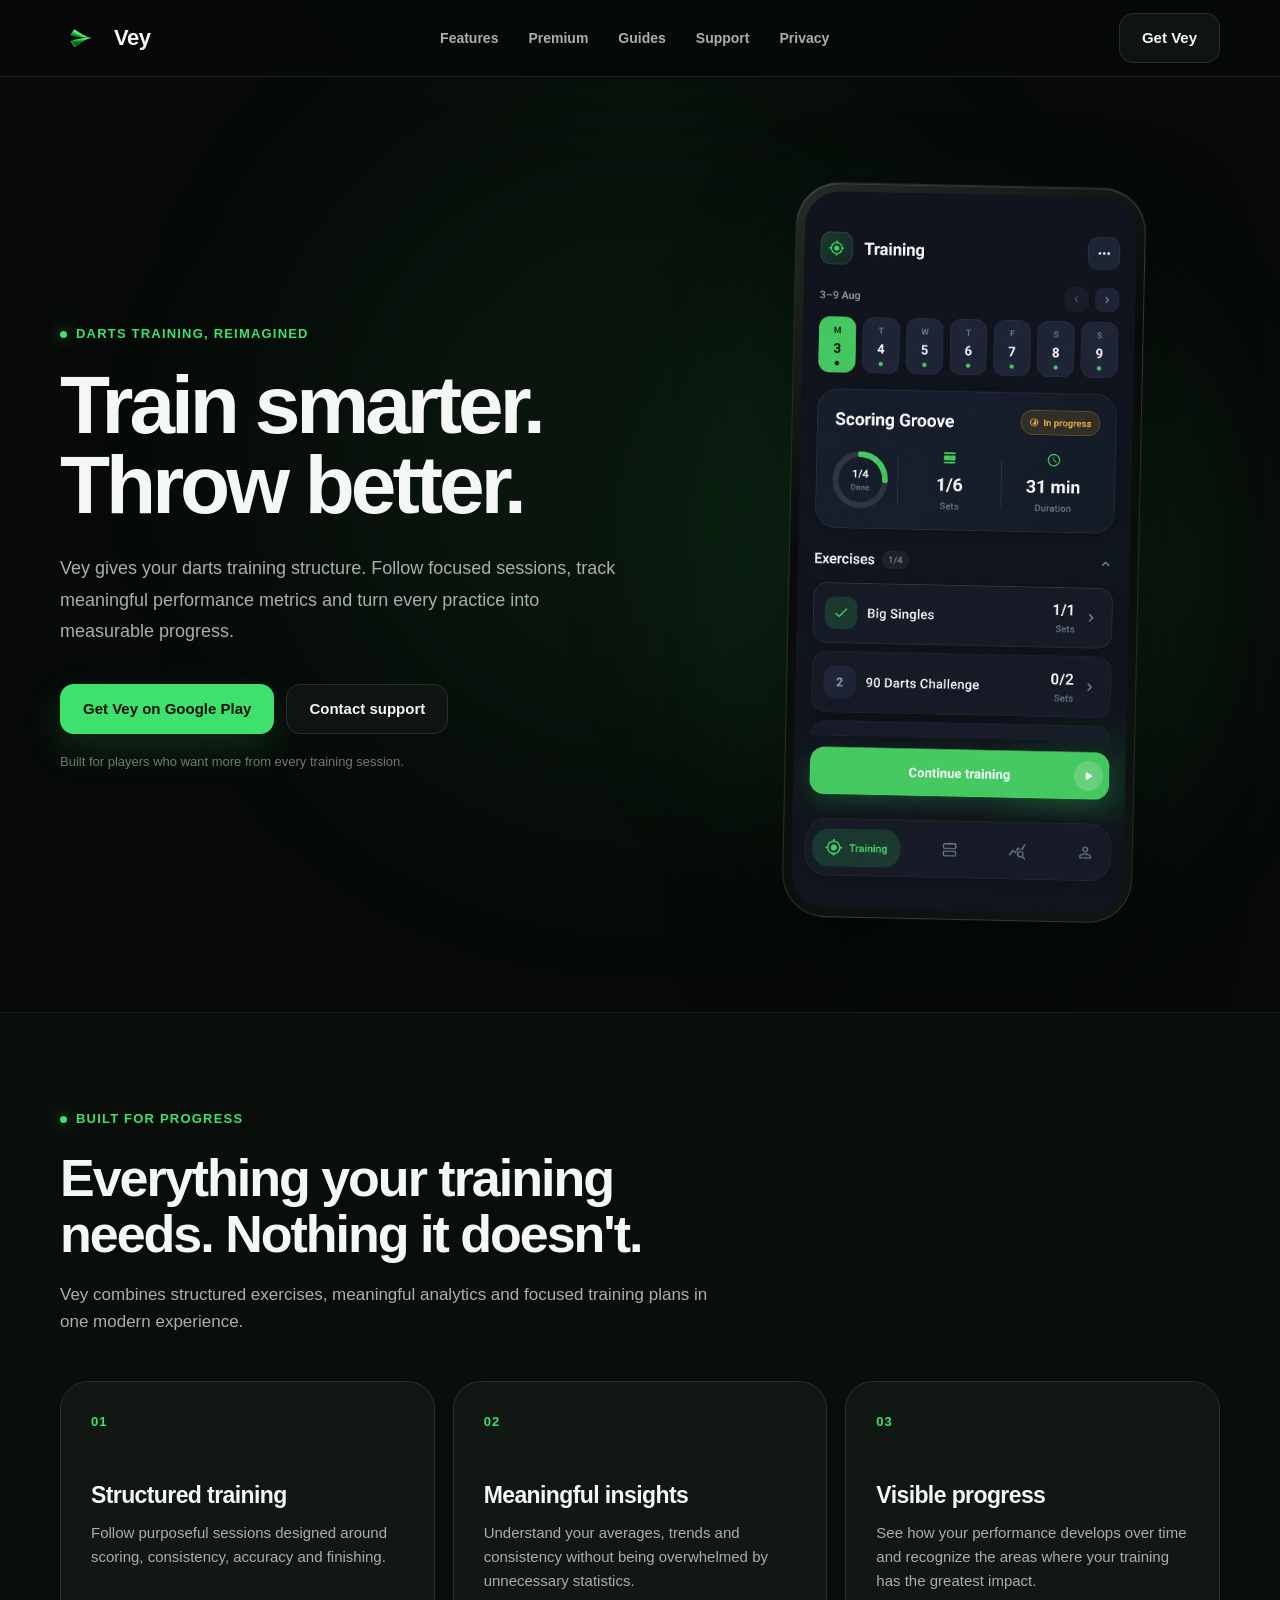
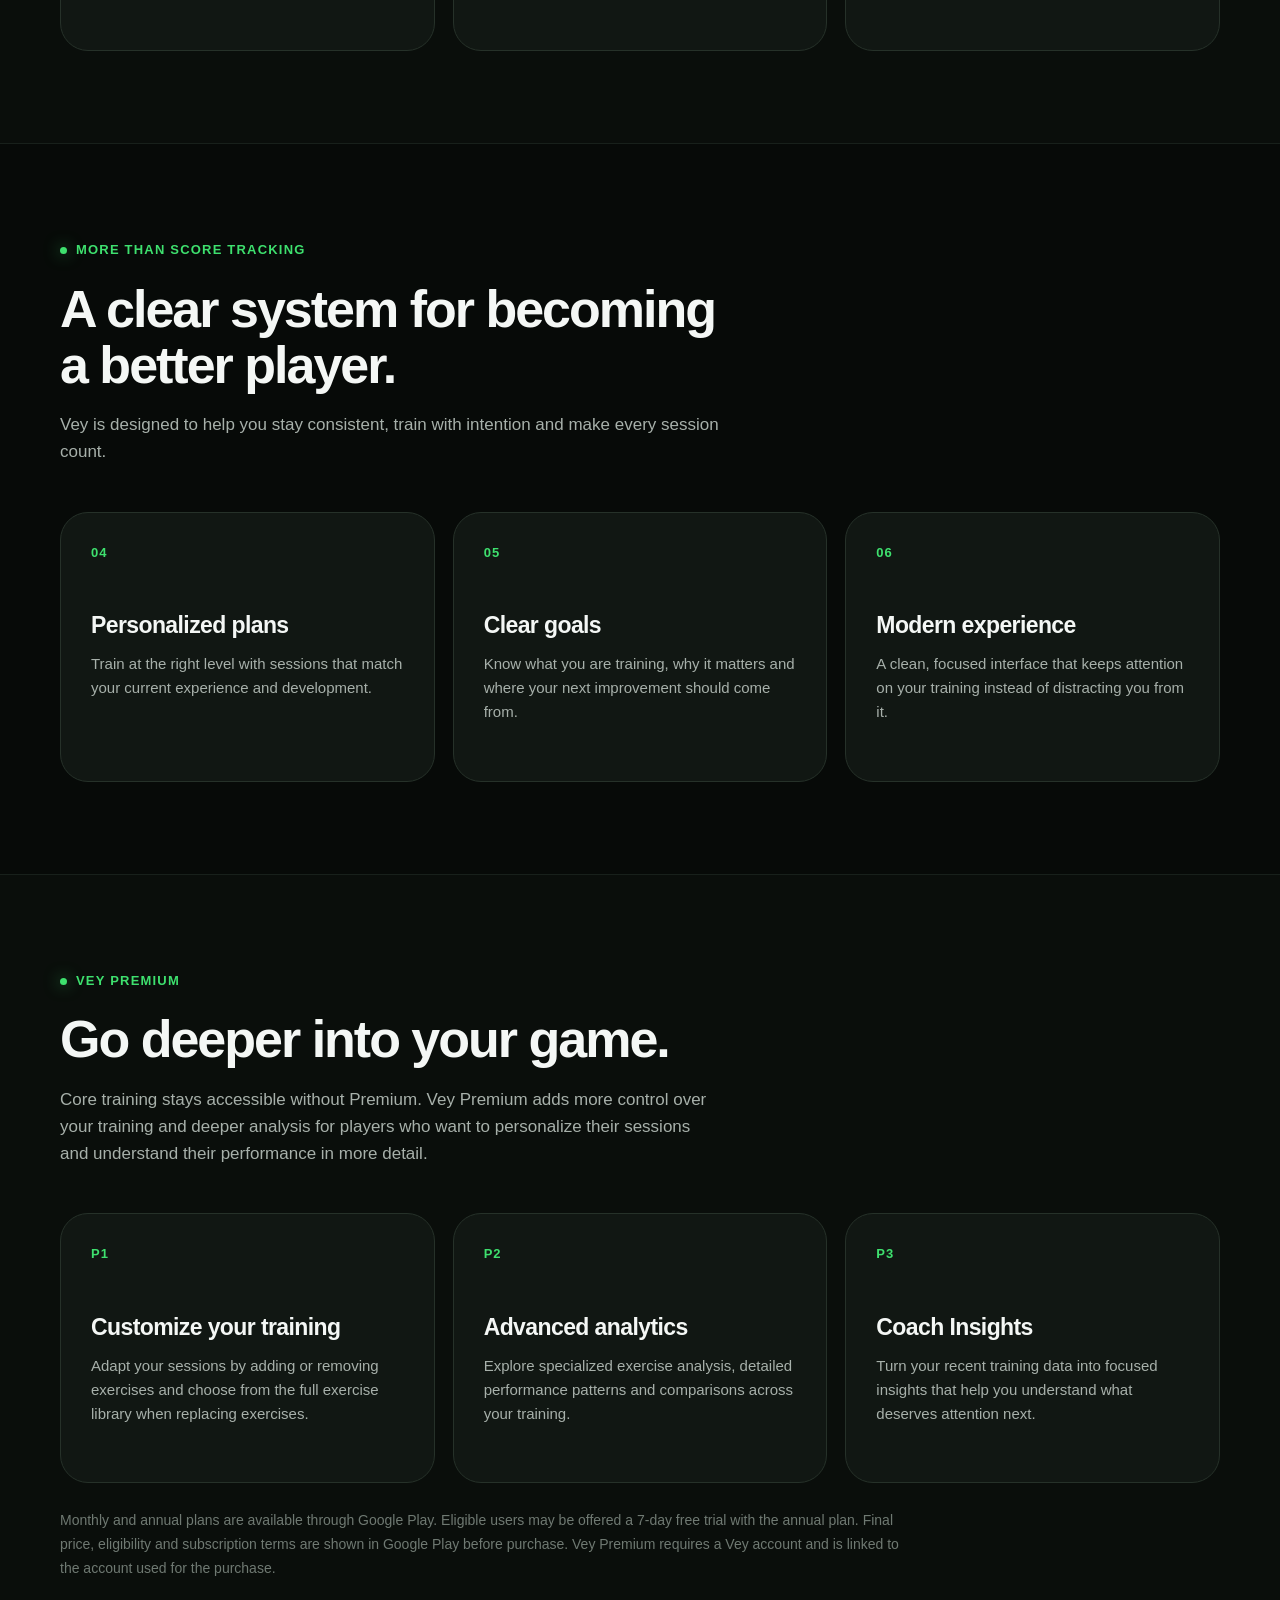
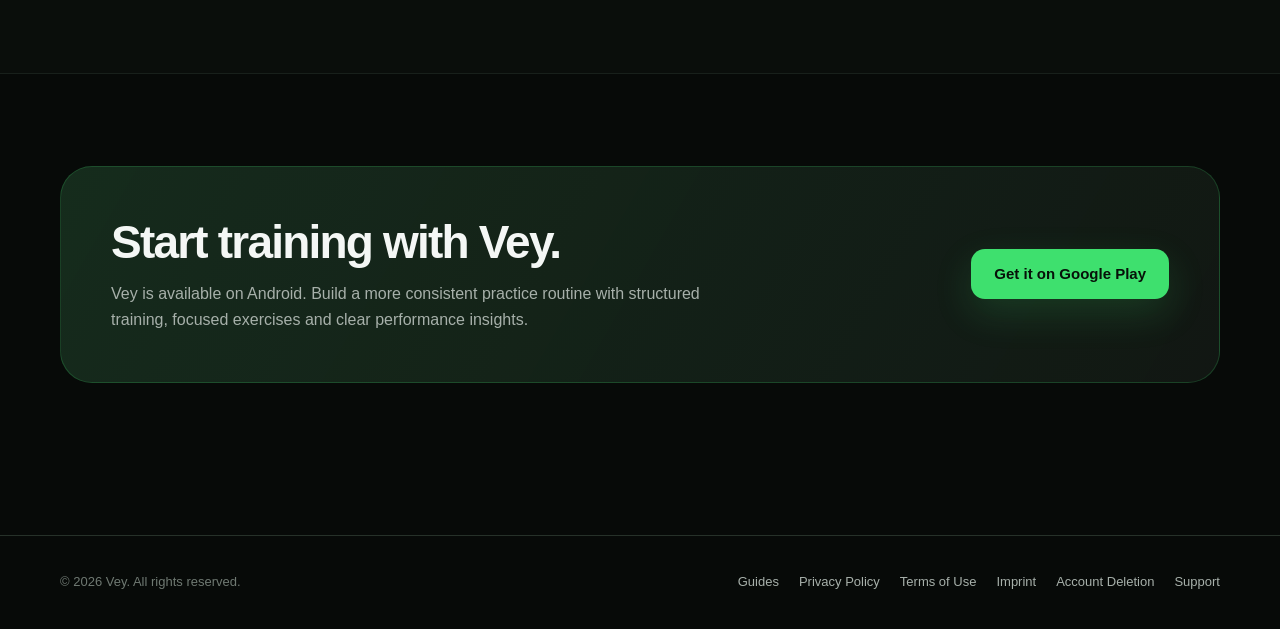
==== commit 5231cbb9: "Add premium training customization" ====
--- a/index.html
+++ b/index.html
@@ -233,8 +233,9 @@
 
             <p>
               Core training stays accessible without Premium. Vey Premium adds
-              deeper analysis for players who want to understand performance in
-              more detail and identify where their next improvement can come from.
+              more control over your training and deeper analysis for players who
+              want to personalize their sessions and understand their performance
+              in more detail.
             </p>
           </div>
 
@@ -242,22 +243,22 @@
             <article class="feature-card">
               <div class="feature-number">P1</div>
 
-              <h3>Exercise deep dives</h3>
-
-              <p>
-                Explore specialized analysis for selected exercises, including
-                detailed patterns and performance development.
+              <h3>Customize your training</h3>
+
+              <p>
+                Adapt your sessions by adding or removing exercises and choose from
+                the full exercise library when replacing exercises.
               </p>
             </article>
 
             <article class="feature-card">
               <div class="feature-number">P2</div>
 
-              <h3>Skill comparisons</h3>
-
-              <p>
-                Compare exercises within a skill and see your strongest areas,
-                improvement opportunities and complete comparison data.
+              <h3>Advanced analytics</h3>
+
+              <p>
+                Explore specialized exercise analysis, detailed performance patterns
+                and comparisons across your training.
               </p>
             </article>
 
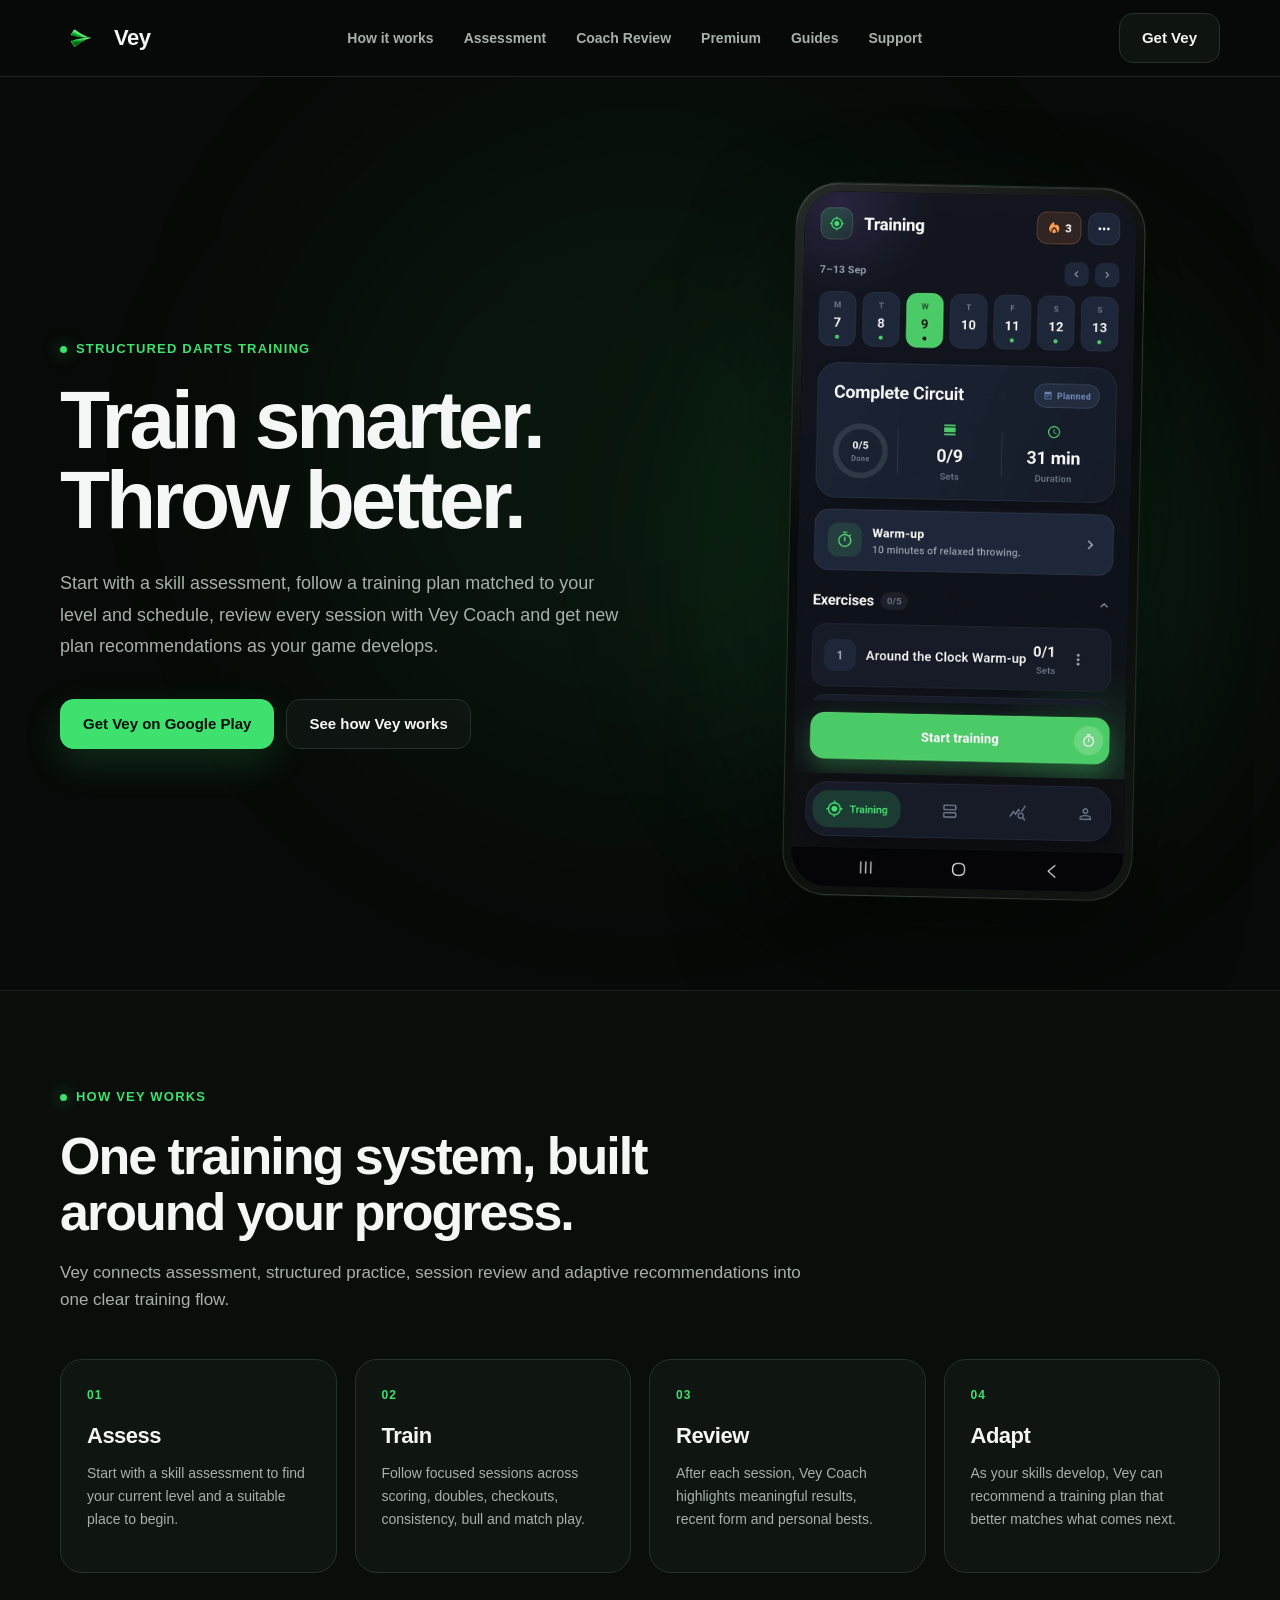
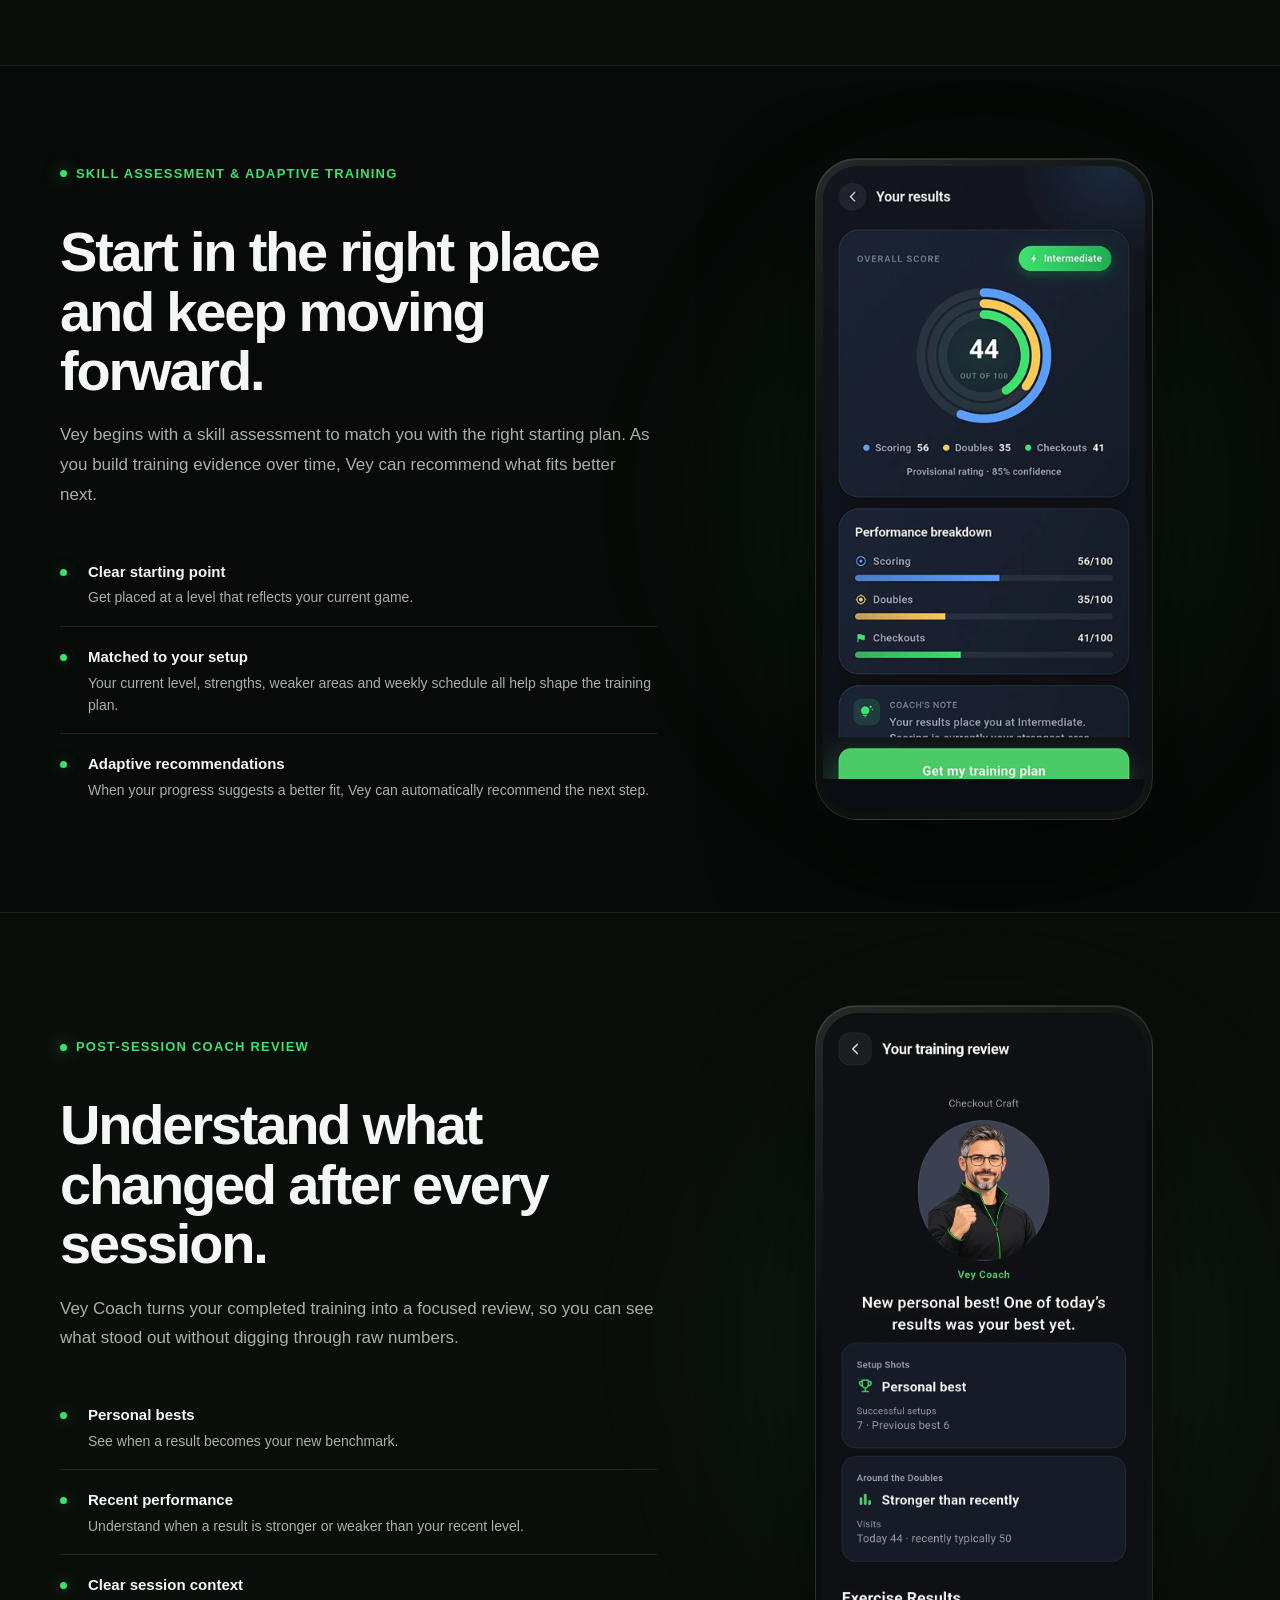
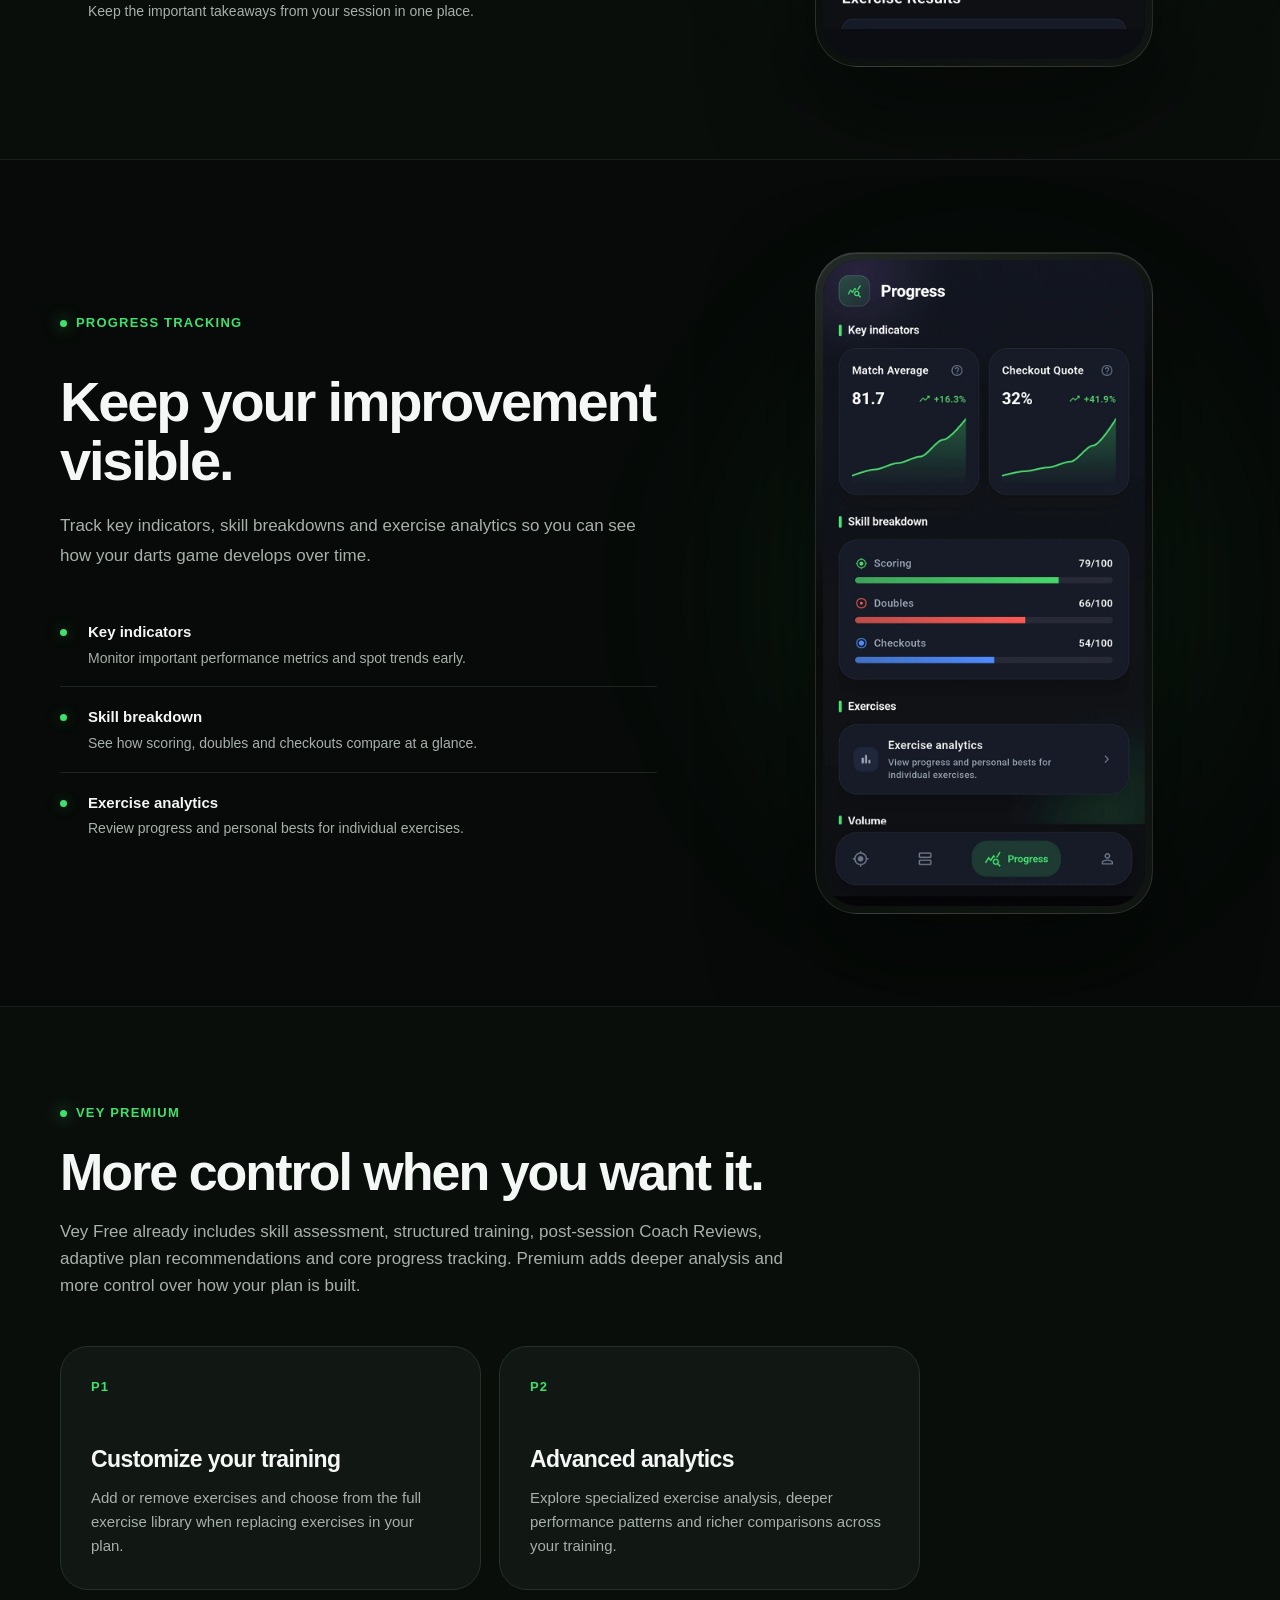
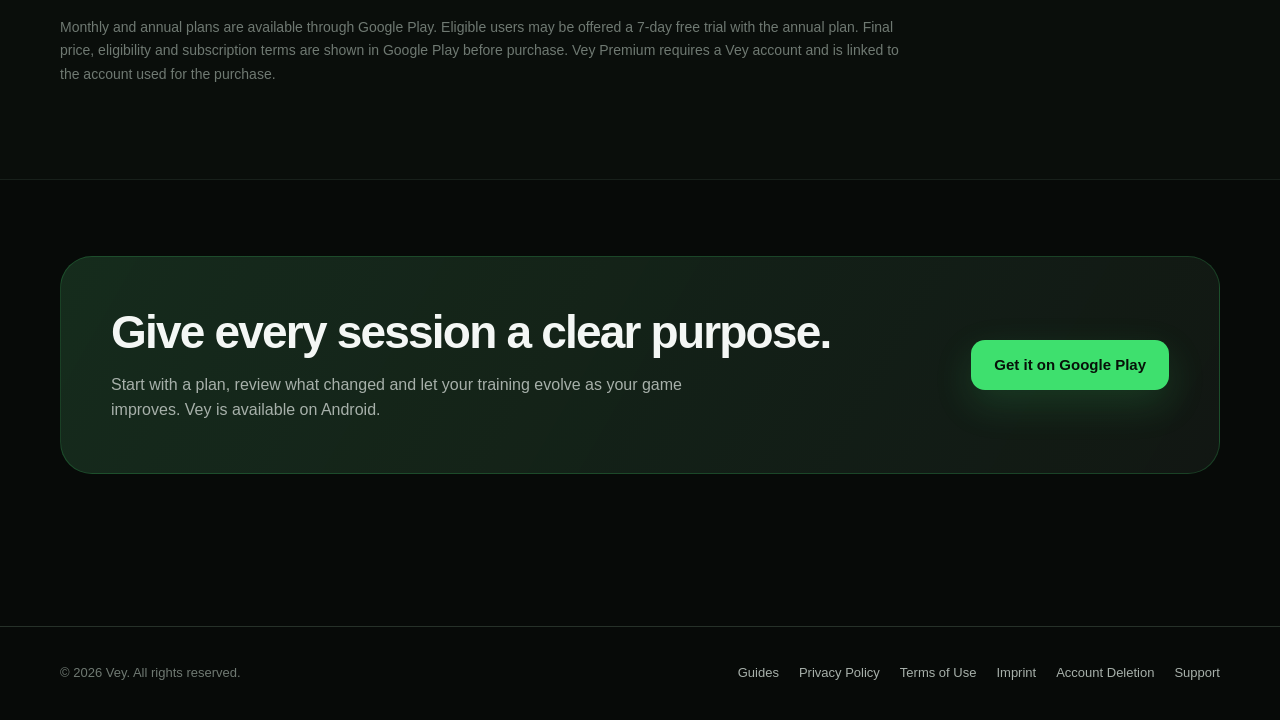
==== commit 048c2472: "feat: update website for adaptive training and Coach Review" ====
--- a/index.html
+++ b/index.html
@@ -4,12 +4,21 @@
     <meta charset="UTF-8" />
     <meta name="viewport" content="width=device-width, initial-scale=1.0" />
 
-    <title>Vey – Smarter Darts Training</title>
+    <title>Vey – Structured & Adaptive Darts Training</title>
 
     <meta
       name="description"
-      content="Vey combines structured darts training, clear progress analytics and optional Vey Premium deep insights."
+      content="Train darts with a clear plan. Vey combines skill assessment, structured sessions, post-session Coach Reviews, adaptive plan recommendations and progress tracking."
     />
+
+    <meta property="og:title" content="Vey – Structured & Adaptive Darts Training" />
+    <meta
+      property="og:description"
+      content="Skill assessment, structured darts training, post-session Coach Reviews and adaptive plan recommendations built around your progress."
+    />
+    <meta property="og:type" content="website" />
+    <meta property="og:url" content="https://veydarts.com/" />
+    <meta property="og:image" content="https://veydarts.com/assets/vey-icon.png" />
 
     <script type="application/ld+json">
       {
@@ -18,7 +27,7 @@
         "name": "Vey",
         "applicationCategory": "SportsApplication",
         "operatingSystem": "Android",
-        "description": "Vey combines structured darts training, clear progress analytics and optional Vey Premium deep insights.",
+        "description": "Vey combines skill assessment, structured darts training, post-session Coach Reviews, adaptive plan recommendations and clear progress analytics.",
         "url": "https://veydarts.com/",
         "downloadUrl": "https://play.google.com/store/apps/details?id=com.elevarelabs.vey",
         "image": "https://veydarts.com/assets/vey-icon.png",
@@ -31,8 +40,6 @@
     </script>
 
     <link rel="canonical" href="https://veydarts.com/" />
-
-
     <meta name="theme-color" content="#070a08" />
 
     <link rel="icon" type="image/png" href="assets/vey-icon.png" />
@@ -41,24 +48,20 @@
   </head>
 
   <body>
-    <!-- Navigation -->
     <header class="site-header">
       <div class="container navigation">
         <a class="brand" href="index.html" aria-label="Vey homepage">
-          <img
-            class="brand-icon"
-            src="assets/vey-icon.png"
-            alt="Vey app icon"
-          />
+          <img class="brand-icon" src="assets/vey-icon.png" alt="Vey app icon" />
           <span>Vey</span>
         </a>
 
         <nav class="navigation-links" aria-label="Main navigation">
-          <a href="#features">Features</a>
+          <a href="#how-it-works">How it works</a>
+          <a href="#assessment">Assessment</a>
+          <a href="#coach-review">Coach Review</a>
           <a href="#premium">Premium</a>
           <a href="guides/">Guides</a>
           <a href="support.html">Support</a>
-          <a href="privacy.html">Privacy</a>
         </nav>
 
         <a
@@ -73,18 +76,17 @@
     </header>
 
     <main>
-      <!-- Hero -->
       <section class="hero">
         <div class="container hero-layout">
           <div>
-            <div class="eyebrow">Darts training, reimagined</div>
+            <div class="eyebrow">Structured darts training</div>
 
             <h1>Train smarter.<br />Throw better.</h1>
 
             <p class="hero-description">
-              Vey gives your darts training structure. Follow focused sessions,
-              track meaningful performance metrics and turn every practice into
-              measurable progress.
+              Start with a skill assessment, follow a training plan matched to
+              your level and schedule, review every session with Vey Coach and
+              get new plan recommendations as your game develops.
             </p>
 
             <div class="hero-actions">
@@ -97,14 +99,10 @@
                 Get Vey on Google Play
               </a>
 
-              <a class="button button-secondary" href="support.html">
-                Contact support
+              <a class="button button-secondary" href="#how-it-works">
+                See how Vey works
               </a>
             </div>
-
-            <p class="hero-note">
-              Built for players who want more from every training session.
-            </p>
           </div>
 
           <div class="hero-visual">
@@ -113,7 +111,7 @@
                 <img
                   class="phone-screen-image"
                   src="assets/vey-training-screen.webp"
-                  alt="Vey training screen showing a structured Scoring Groove session"
+                  alt="Vey training screen showing a structured darts session"
                 />
               </div>
             </div>
@@ -121,133 +119,248 @@
         </div>
       </section>
 
-      <!-- Features -->
-      <section id="features" class="section section-muted">
+      <section id="how-it-works" class="section section-muted">
         <div class="container">
-          <div class="section-heading">
-            <div class="eyebrow">Built for progress</div>
-
-            <h2>Everything your training needs. Nothing it doesn't.</h2>
+          <div class="section-heading section-heading-wide">
+            <div class="eyebrow">How Vey works</div>
+
+            <h2>One training system, built around your progress.</h2>
 
             <p>
-              Vey combines structured exercises, meaningful analytics and
-              focused training plans in one modern experience.
-            </p>
-          </div>
-
-          <div class="feature-grid">
-            <article class="feature-card">
-              <div class="feature-number">01</div>
-
-              <h3>Structured training</h3>
-
-              <p>
-                Follow purposeful sessions designed around scoring, consistency,
-                accuracy and finishing.
-              </p>
-            </article>
-
-            <article class="feature-card">
-              <div class="feature-number">02</div>
-
-              <h3>Meaningful insights</h3>
-
-              <p>
-                Understand your averages, trends and consistency without being
-                overwhelmed by unnecessary statistics.
-              </p>
-            </article>
-
-            <article class="feature-card">
-              <div class="feature-number">03</div>
-
-              <h3>Visible progress</h3>
-
-              <p>
-                See how your performance develops over time and recognize the
-                areas where your training has the greatest impact.
-              </p>
-            </article>
-          </div>
-        </div>
-      </section>
-
-      <!-- Additional value -->
-      <section class="section">
-        <div class="container">
-          <div class="section-heading">
-            <div class="eyebrow">More than score tracking</div>
-
-            <h2>A clear system for becoming a better player.</h2>
-
-            <p>
-              Vey is designed to help you stay consistent, train with intention
-              and make every session count.
-            </p>
-          </div>
-
-          <div class="feature-grid">
-            <article class="feature-card">
-              <div class="feature-number">04</div>
-
-              <h3>Personalized plans</h3>
-
-              <p>
-                Train at the right level with sessions that match your current
-                experience and development.
-              </p>
-            </article>
-
-            <article class="feature-card">
-              <div class="feature-number">05</div>
-
-              <h3>Clear goals</h3>
-
-              <p>
-                Know what you are training, why it matters and where your next
-                improvement should come from.
-              </p>
-            </article>
-
-            <article class="feature-card">
-              <div class="feature-number">06</div>
-
-              <h3>Modern experience</h3>
-
-              <p>
-                A clean, focused interface that keeps attention on your training
-                instead of distracting you from it.
-              </p>
-            </article>
-          </div>
-        </div>
-      </section>
-
-      <!-- Premium -->
+              Vey connects assessment, structured practice, session review and
+              adaptive recommendations into one clear training flow.
+            </p>
+          </div>
+
+          <div class="process-grid">
+            <article class="process-card">
+              <div class="process-number">01</div>
+              <div>
+                <h3>Assess</h3>
+                <p>
+                  Start with a skill assessment to find your current level and a
+                  suitable place to begin.
+                </p>
+              </div>
+            </article>
+
+            <article class="process-card">
+              <div class="process-number">02</div>
+              <div>
+                <h3>Train</h3>
+                <p>
+                  Follow focused sessions across scoring, doubles, checkouts,
+                  consistency, bull and match play.
+                </p>
+              </div>
+            </article>
+
+            <article class="process-card">
+              <div class="process-number">03</div>
+              <div>
+                <h3>Review</h3>
+                <p>
+                  After each session, Vey Coach highlights meaningful results,
+                  recent form and personal bests.
+                </p>
+              </div>
+            </article>
+
+            <article class="process-card">
+              <div class="process-number">04</div>
+              <div>
+                <h3>Adapt</h3>
+                <p>
+                  As your skills develop, Vey can recommend a training plan that
+                  better matches what comes next.
+                </p>
+              </div>
+            </article>
+          </div>
+        </div>
+      </section>
+
+      <section id="assessment" class="section product-showcase">
+        <div class="container showcase-layout">
+          <div class="showcase-copy">
+            <div class="eyebrow">Skill assessment & adaptive training</div>
+
+            <h2>Start in the right place and keep moving forward.</h2>
+
+            <p class="showcase-description">
+              Vey begins with a skill assessment to match you with the right
+              starting plan. As you build training evidence over time, Vey can
+              recommend what fits better next.
+            </p>
+
+            <div class="showcase-points" aria-label="Assessment and adaptive training highlights">
+              <div class="showcase-point">
+                <span class="showcase-dot" aria-hidden="true"></span>
+                <div>
+                  <strong>Clear starting point</strong>
+                  <span>Get placed at a level that reflects your current game.</span>
+                </div>
+              </div>
+
+              <div class="showcase-point">
+                <span class="showcase-dot" aria-hidden="true"></span>
+                <div>
+                  <strong>Matched to your setup</strong>
+                  <span>Your current level, strengths, weaker areas and weekly schedule all help shape the training plan.</span>
+                </div>
+              </div>
+
+              <div class="showcase-point">
+                <span class="showcase-dot" aria-hidden="true"></span>
+                <div>
+                  <strong>Adaptive recommendations</strong>
+                  <span>When your progress suggests a better fit, Vey can automatically recommend the next step.</span>
+                </div>
+              </div>
+            </div>
+          </div>
+
+          <div class="device-visual">
+            <div class="device-phone device-phone-assessment" aria-label="Vey assessment results preview">
+              <div class="device-screen device-screen-tall">
+                <img
+                  src="assets/vey-assessment.webp"
+                  alt="Vey assessment screen showing an overall score, performance breakdown and recommended training level"
+                />
+              </div>
+            </div>
+          </div>
+        </div>
+      </section>
+
+      <section id="coach-review" class="section section-muted product-showcase">
+        <div class="container showcase-layout">
+          <div class="showcase-copy">
+            <div class="eyebrow">Post-session Coach Review</div>
+
+            <h2>Understand what changed after every session.</h2>
+
+            <p class="showcase-description">
+              Vey Coach turns your completed training into a focused review, so
+              you can see what stood out without digging through raw numbers.
+            </p>
+
+            <div class="showcase-points" aria-label="Coach Review highlights">
+              <div class="showcase-point">
+                <span class="showcase-dot" aria-hidden="true"></span>
+                <div>
+                  <strong>Personal bests</strong>
+                  <span>See when a result becomes your new benchmark.</span>
+                </div>
+              </div>
+
+              <div class="showcase-point">
+                <span class="showcase-dot" aria-hidden="true"></span>
+                <div>
+                  <strong>Recent performance</strong>
+                  <span>Understand when a result is stronger or weaker than your recent level.</span>
+                </div>
+              </div>
+
+              <div class="showcase-point">
+                <span class="showcase-dot" aria-hidden="true"></span>
+                <div>
+                  <strong>Clear session context</strong>
+                  <span>Keep the important takeaways from your session in one place.</span>
+                </div>
+              </div>
+            </div>
+          </div>
+
+          <div class="device-visual">
+            <div class="device-phone" aria-label="Vey Coach Review preview">
+              <div class="device-screen device-screen-tall">
+                <img
+                  src="assets/vey-coach-review.webp"
+                  alt="Vey post-session Coach Review showing a personal best and recent performance insight"
+                />
+              </div>
+            </div>
+          </div>
+        </div>
+      </section>
+
+      <section id="progress" class="section product-showcase progress-section">
+        <div class="container showcase-layout">
+          <div class="showcase-copy">
+            <div class="eyebrow">Progress tracking</div>
+
+            <h2>Keep your improvement visible.</h2>
+
+            <p class="showcase-description">
+              Track key indicators, skill breakdowns and exercise analytics so
+              you can see how your darts game develops over time.
+            </p>
+
+            <div class="showcase-points" aria-label="Progress tracking highlights">
+              <div class="showcase-point">
+                <span class="showcase-dot" aria-hidden="true"></span>
+                <div>
+                  <strong>Key indicators</strong>
+                  <span>Monitor important performance metrics and spot trends early.</span>
+                </div>
+              </div>
+
+              <div class="showcase-point">
+                <span class="showcase-dot" aria-hidden="true"></span>
+                <div>
+                  <strong>Skill breakdown</strong>
+                  <span>See how scoring, doubles and checkouts compare at a glance.</span>
+                </div>
+              </div>
+
+              <div class="showcase-point">
+                <span class="showcase-dot" aria-hidden="true"></span>
+                <div>
+                  <strong>Exercise analytics</strong>
+                  <span>Review progress and personal bests for individual exercises.</span>
+                </div>
+              </div>
+            </div>
+          </div>
+
+          <div class="device-visual">
+            <div class="device-phone" aria-label="Vey progress screen preview">
+              <div class="device-screen device-screen-tall">
+                <img
+                  src="assets/vey-progress.webp"
+                  alt="Vey progress screen showing key indicators, skill breakdown and exercise analytics"
+                />
+              </div>
+            </div>
+          </div>
+        </div>
+      </section>
+
       <section id="premium" class="section section-muted">
         <div class="container">
-          <div class="section-heading">
+          <div class="section-heading section-heading-wide">
             <div class="eyebrow">Vey Premium</div>
 
-            <h2>Go deeper into your game.</h2>
+            <h2>More control when you want it.</h2>
 
             <p>
-              Core training stays accessible without Premium. Vey Premium adds
-              more control over your training and deeper analysis for players who
-              want to personalize their sessions and understand their performance
-              in more detail.
-            </p>
-          </div>
-
-          <div class="feature-grid">
+              Vey Free already includes skill assessment, structured training,
+              post-session Coach Reviews, adaptive plan recommendations and core
+              progress tracking. Premium adds deeper analysis and more control
+              over how your plan is built.
+            </p>
+          </div>
+
+          <div class="feature-grid feature-grid-premium">
             <article class="feature-card">
               <div class="feature-number">P1</div>
 
               <h3>Customize your training</h3>
 
               <p>
-                Adapt your sessions by adding or removing exercises and choose from
-                the full exercise library when replacing exercises.
+                Add or remove exercises and choose from the full exercise library
+                when replacing exercises in your plan.
               </p>
             </article>
 
@@ -257,19 +370,8 @@
               <h3>Advanced analytics</h3>
 
               <p>
-                Explore specialized exercise analysis, detailed performance patterns
-                and comparisons across your training.
-              </p>
-            </article>
-
-            <article class="feature-card">
-              <div class="feature-number">P3</div>
-
-              <h3>Coach Insights</h3>
-
-              <p>
-                Turn your recent training data into focused insights that help
-                you understand what deserves attention next.
+                Explore specialized exercise analysis, deeper performance
+                patterns and richer comparisons across your training.
               </p>
             </article>
           </div>
@@ -284,17 +386,15 @@
         </div>
       </section>
 
-      <!-- Release CTA -->
-      <section id="release" class="section">
+      <section id="release" class="section section-cta">
         <div class="container">
           <div class="cta-card">
             <div>
-              <h2>Start training with Vey.</h2>
+              <h2>Give every session a clear purpose.</h2>
 
               <p>
-                Vey is available on Android. Build a more consistent practice
-                routine with structured training, focused exercises and clear
-                performance insights.
+                Start with a plan, review what changed and let your training
+                evolve as your game improves. Vey is available on Android.
               </p>
             </div>
 
@@ -311,7 +411,6 @@
       </section>
     </main>
 
-    <!-- Footer -->
     <footer class="site-footer">
       <div class="container footer-layout">
         <div class="footer-copy">
--- a/styles.css
+++ b/styles.css
@@ -1521,3 +1521,400 @@
     padding: 26px;
   }
 }
+
+/* Product story */
+
+.section-heading-wide {
+  max-width: 760px;
+}
+
+.process-grid {
+  display: grid;
+  grid-template-columns: repeat(4, minmax(0, 1fr));
+  gap: 14px;
+}
+
+.process-card {
+  min-height: 246px;
+  display: flex;
+  flex-direction: column;
+  justify-content: space-between;
+  gap: 44px;
+  padding: 26px;
+  border: 1px solid var(--border);
+  border-radius: 22px;
+  background: rgba(17, 23, 19, 0.82);
+}
+
+.process-number {
+  color: var(--accent);
+  font-size: 12px;
+  font-weight: 800;
+  letter-spacing: 1px;
+}
+
+.process-card h3 {
+  margin: 0 0 10px;
+  font-size: 22px;
+  line-height: 1.2;
+  letter-spacing: -0.5px;
+}
+
+.process-card p {
+  margin: 0;
+  color: var(--text-secondary);
+  font-size: 14px;
+  line-height: 1.65;
+}
+
+.product-showcase {
+  overflow: hidden;
+}
+
+.showcase-layout {
+  display: grid;
+  grid-template-columns: minmax(0, 0.95fr) minmax(340px, 0.75fr);
+  align-items: center;
+  gap: 92px;
+}
+
+.showcase-copy h2,
+.adaptive-copy h2 {
+  max-width: 680px;
+  margin: 18px 0 0;
+  font-size: clamp(36px, 5vw, 56px);
+  line-height: 1.06;
+  letter-spacing: -2.2px;
+}
+
+.showcase-description,
+.adaptive-copy > p {
+  max-width: 620px;
+  margin: 20px 0 0;
+  color: var(--text-secondary);
+  font-size: 17px;
+  line-height: 1.75;
+}
+
+.availability-badge {
+  display: inline-flex;
+  align-items: center;
+  min-height: 30px;
+  margin-top: -4px;
+  padding: 0 11px;
+  border: 1px solid rgba(62, 224, 110, 0.23);
+  border-radius: 999px;
+  background: rgba(62, 224, 110, 0.07);
+  color: #83eea2;
+  font-size: 12px;
+  font-weight: 700;
+  letter-spacing: 0.1px;
+}
+
+.showcase-points {
+  display: grid;
+  gap: 2px;
+  margin-top: 34px;
+}
+
+.showcase-point {
+  display: grid;
+  grid-template-columns: 14px 1fr;
+  gap: 14px;
+  padding: 17px 0;
+  border-bottom: 1px solid rgba(38, 49, 41, 0.7);
+}
+
+.showcase-point:last-child {
+  border-bottom: 0;
+}
+
+.showcase-dot {
+  width: 7px;
+  height: 7px;
+  margin-top: 8px;
+  border-radius: 50%;
+  background: var(--accent);
+  box-shadow: 0 0 14px rgba(62, 224, 110, 0.36);
+}
+
+.showcase-point strong,
+.adaptive-item strong {
+  display: block;
+  color: var(--text-primary);
+  font-size: 15px;
+  line-height: 1.45;
+}
+
+.showcase-point span:not(.showcase-dot) {
+  display: block;
+  margin-top: 4px;
+  color: var(--text-secondary);
+  font-size: 14px;
+  line-height: 1.6;
+}
+
+.review-visual {
+  position: relative;
+  display: flex;
+  justify-content: center;
+}
+
+.review-visual::before {
+  position: absolute;
+  inset: 12% 0 10%;
+  border-radius: 50%;
+  background: rgba(62, 224, 110, 0.075);
+  filter: blur(90px);
+  content: "";
+  pointer-events: none;
+}
+
+.review-phone {
+  position: relative;
+  z-index: 1;
+  width: min(100%, 338px);
+  padding: 7px;
+  border: 1px solid rgba(255, 255, 255, 0.11);
+  border-radius: 42px;
+  background: linear-gradient(145deg, #242a27, #080b09 42%, #111612);
+  box-shadow:
+    0 42px 100px rgba(0, 0, 0, 0.5),
+    inset 0 1px 0 rgba(255, 255, 255, 0.1);
+}
+
+.review-screen {
+  height: 650px;
+  overflow: hidden;
+  border-radius: 35px;
+  background: #0c0d12;
+}
+
+.review-screen img {
+  width: 100%;
+  height: auto;
+}
+
+.adaptive-section {
+  position: relative;
+  overflow: hidden;
+}
+
+.adaptive-layout {
+  display: grid;
+  grid-template-columns: minmax(0, 0.9fr) minmax(420px, 1fr);
+  align-items: center;
+  gap: 88px;
+}
+
+.adaptive-panel {
+  overflow: hidden;
+  border: 1px solid var(--border);
+  border-radius: 28px;
+  background: var(--surface);
+}
+
+.adaptive-item {
+  display: grid;
+  grid-template-columns: 42px 1fr;
+  gap: 18px;
+  padding: 26px 28px;
+  border-bottom: 1px solid var(--border);
+}
+
+.adaptive-item:last-child {
+  border-bottom: 0;
+}
+
+.adaptive-index {
+  padding-top: 2px;
+  color: var(--accent);
+  font-size: 12px;
+  font-weight: 800;
+  letter-spacing: 0.8px;
+}
+
+.adaptive-item p {
+  margin: 6px 0 0;
+  color: var(--text-secondary);
+  font-size: 14px;
+  line-height: 1.65;
+}
+
+.section-cta {
+  padding-top: 76px;
+}
+
+@media (max-width: 1000px) {
+  .process-grid {
+    grid-template-columns: repeat(2, minmax(0, 1fr));
+  }
+
+  .showcase-layout,
+  .adaptive-layout {
+    grid-template-columns: 1fr;
+    gap: 54px;
+  }
+
+  .review-visual {
+    justify-content: flex-start;
+  }
+
+  .adaptive-panel {
+    max-width: 720px;
+  }
+}
+
+@media (max-width: 600px) {
+  .process-grid {
+    grid-template-columns: 1fr;
+  }
+
+  .process-card {
+    min-height: 0;
+    gap: 30px;
+  }
+
+  .showcase-copy h2,
+  .adaptive-copy h2 {
+    font-size: 38px;
+    letter-spacing: -1.7px;
+  }
+
+  .showcase-description,
+  .adaptive-copy > p {
+    font-size: 16px;
+  }
+
+  .review-phone {
+    width: min(90vw, 330px);
+    border-radius: 38px;
+  }
+
+  .review-screen {
+    height: 570px;
+    border-radius: 31px;
+  }
+
+  .adaptive-layout {
+    gap: 42px;
+  }
+
+  .adaptive-item {
+    grid-template-columns: 34px 1fr;
+    padding: 22px 20px;
+  }
+}
+
+/* Homepage refinements – October 2026 */
+
+.process-grid {
+  gap: 18px;
+}
+
+.process-card {
+  min-height: 214px;
+  justify-content: flex-start;
+  gap: 18px;
+}
+
+.process-card h3 {
+  margin: 0 0 12px;
+}
+
+.device-visual {
+  position: relative;
+  display: flex;
+  justify-content: center;
+}
+
+.device-visual::before {
+  position: absolute;
+  inset: 12% 4% 10%;
+  border-radius: 50%;
+  background: rgba(62, 224, 110, 0.075);
+  filter: blur(95px);
+  content: "";
+  pointer-events: none;
+}
+
+.device-phone {
+  position: relative;
+  z-index: 1;
+  width: min(100%, 338px);
+  padding: 7px;
+  border: 1px solid rgba(255, 255, 255, 0.11);
+  border-radius: 42px;
+  background: linear-gradient(145deg, #242a27, #080b09 42%, #111612);
+  box-shadow:
+    0 42px 100px rgba(0, 0, 0, 0.5),
+    inset 0 1px 0 rgba(255, 255, 255, 0.1);
+}
+
+.device-screen {
+  overflow: hidden;
+  border-radius: 35px;
+  background: #0c0d12;
+}
+
+.device-screen-tall {
+  height: 646px;
+}
+
+.device-screen-progress {
+  height: 618px;
+}
+
+.device-screen img {
+  width: 100%;
+  height: auto;
+  display: block;
+}
+
+.progress-section .showcase-layout {
+  grid-template-columns: minmax(0, 0.95fr) minmax(340px, 0.75fr);
+}
+
+.feature-grid-premium {
+  grid-template-columns: repeat(2, minmax(0, 1fr));
+  max-width: 860px;
+}
+
+.feature-grid-premium .feature-card {
+  min-height: 244px;
+}
+
+@media (max-width: 1000px) {
+  .device-visual {
+    justify-content: flex-start;
+  }
+
+  .progress-section .showcase-layout {
+    grid-template-columns: 1fr;
+  }
+
+  .feature-grid-premium {
+    max-width: none;
+  }
+}
+
+@media (max-width: 720px) {
+  .feature-grid-premium {
+    grid-template-columns: 1fr;
+  }
+}
+
+@media (max-width: 600px) {
+  .device-phone {
+    width: min(90vw, 330px);
+    border-radius: 38px;
+  }
+
+  .device-screen {
+    border-radius: 31px;
+  }
+
+  .device-screen-tall {
+    height: 570px;
+  }
+}
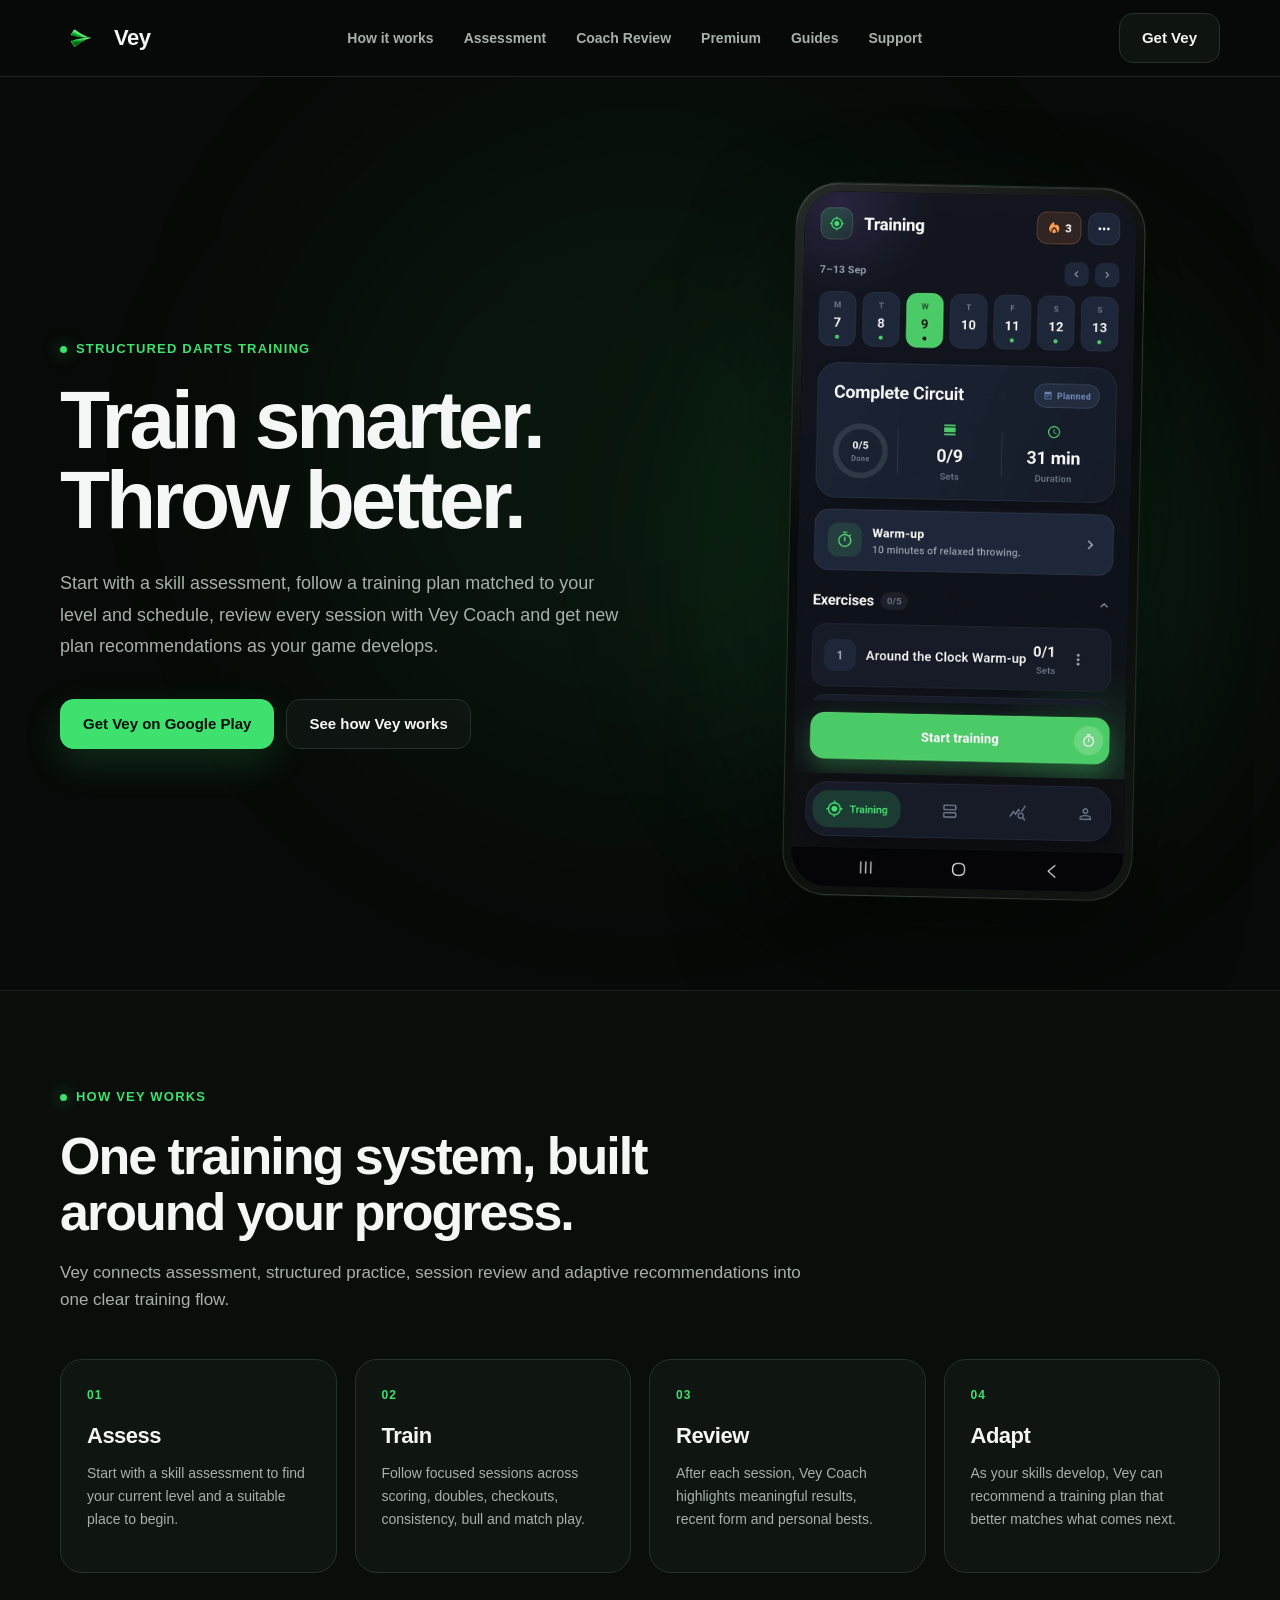
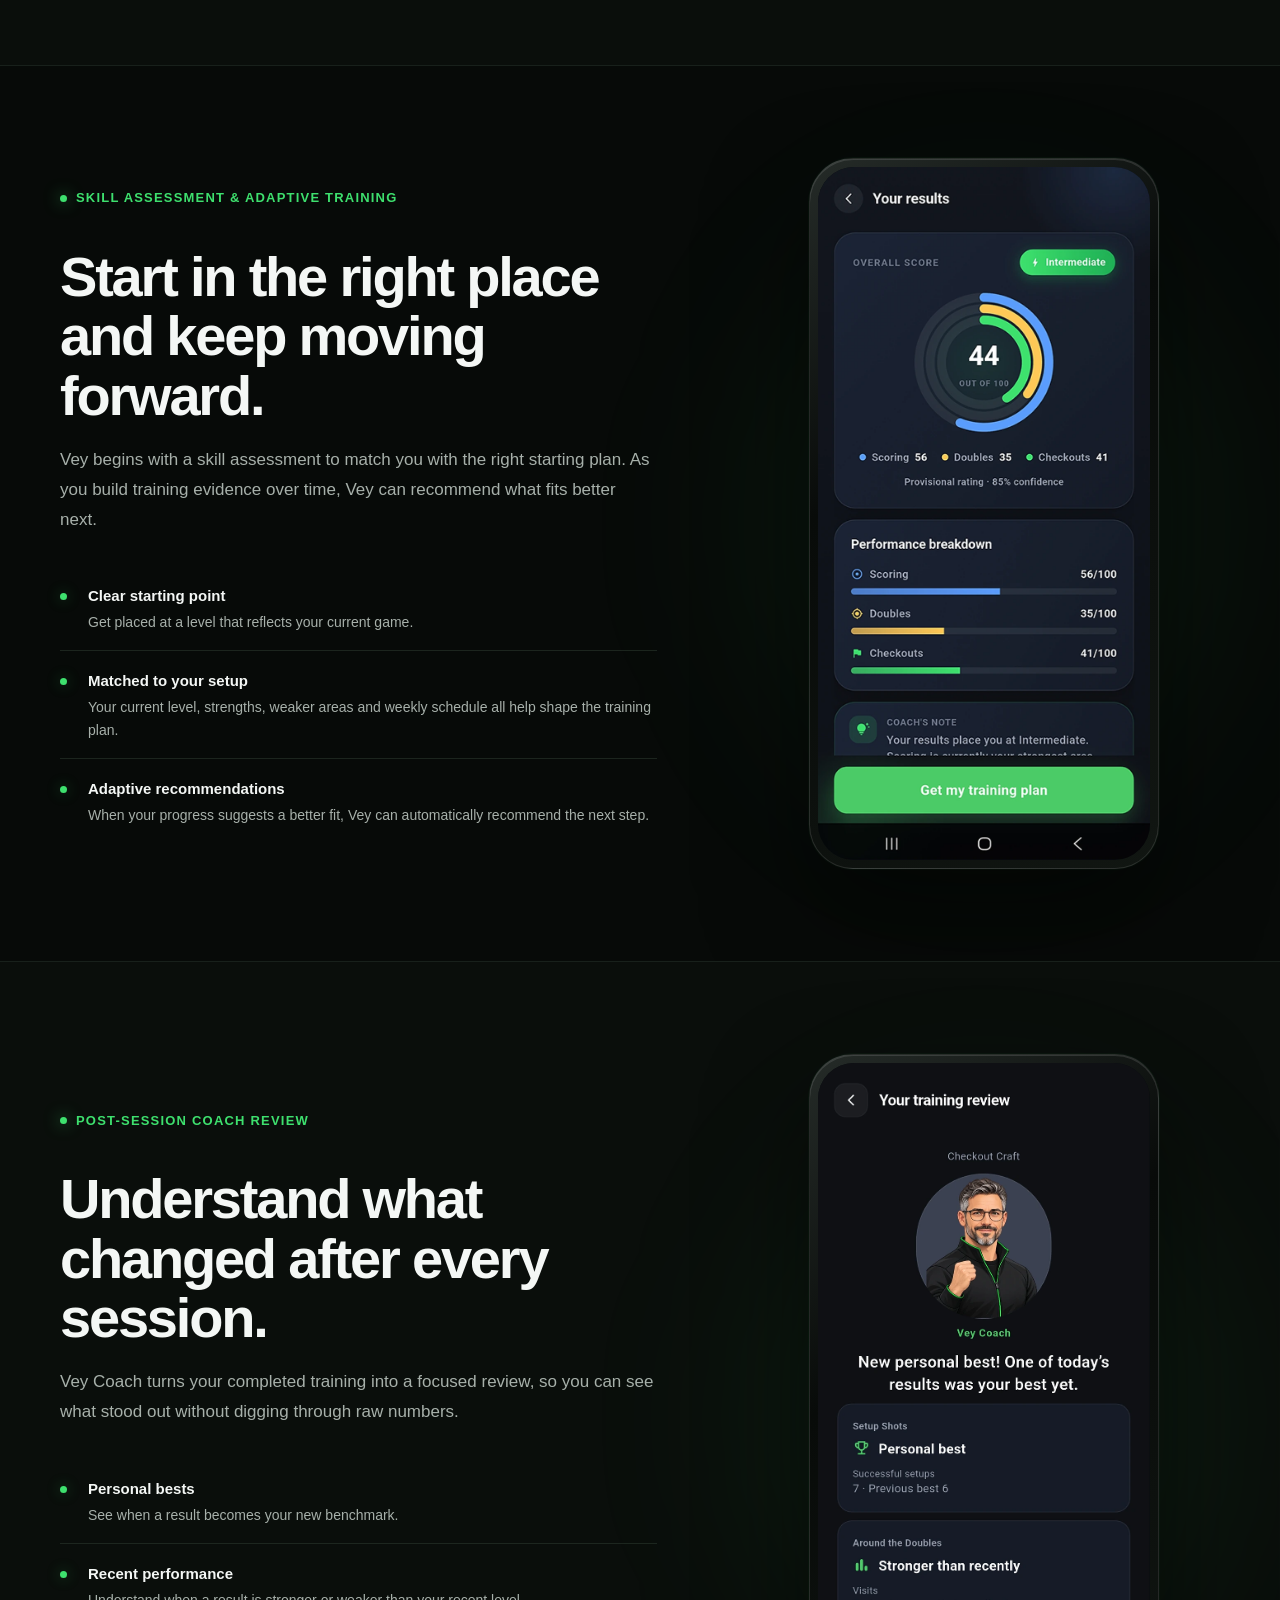
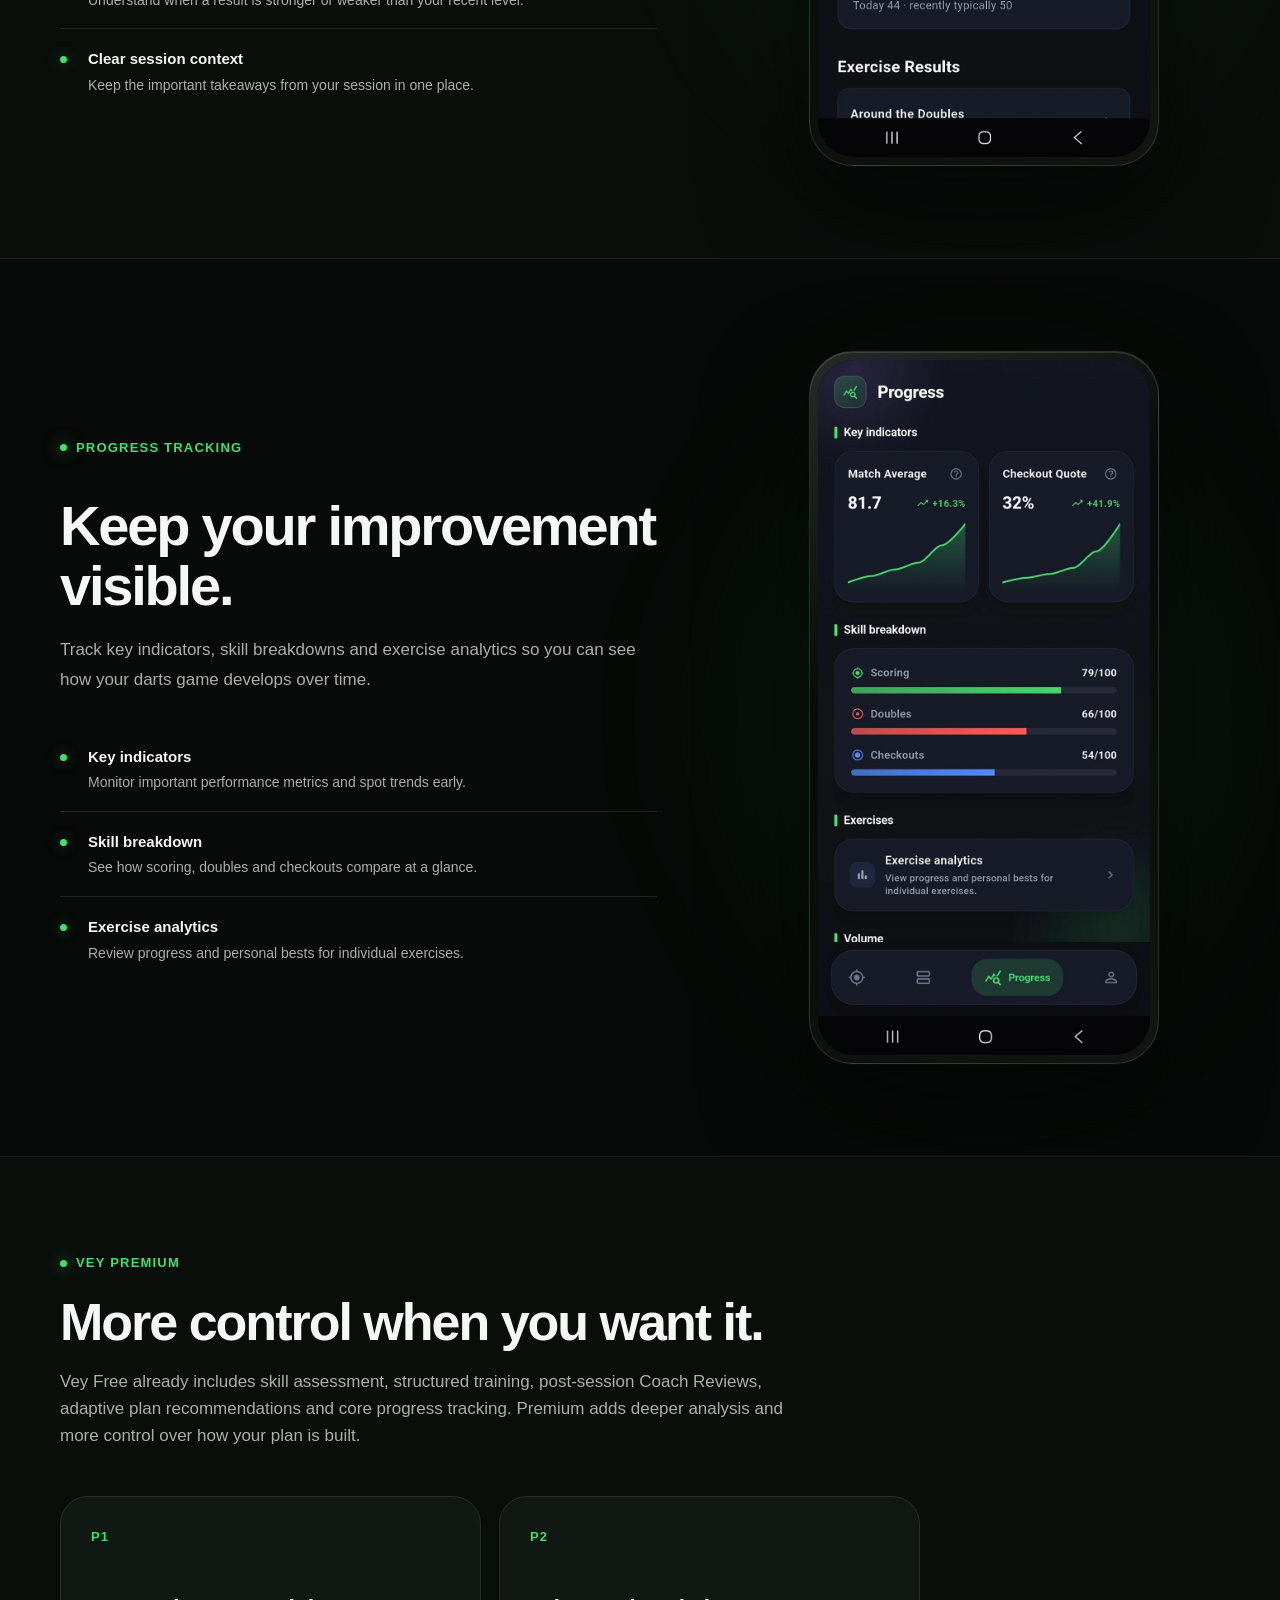
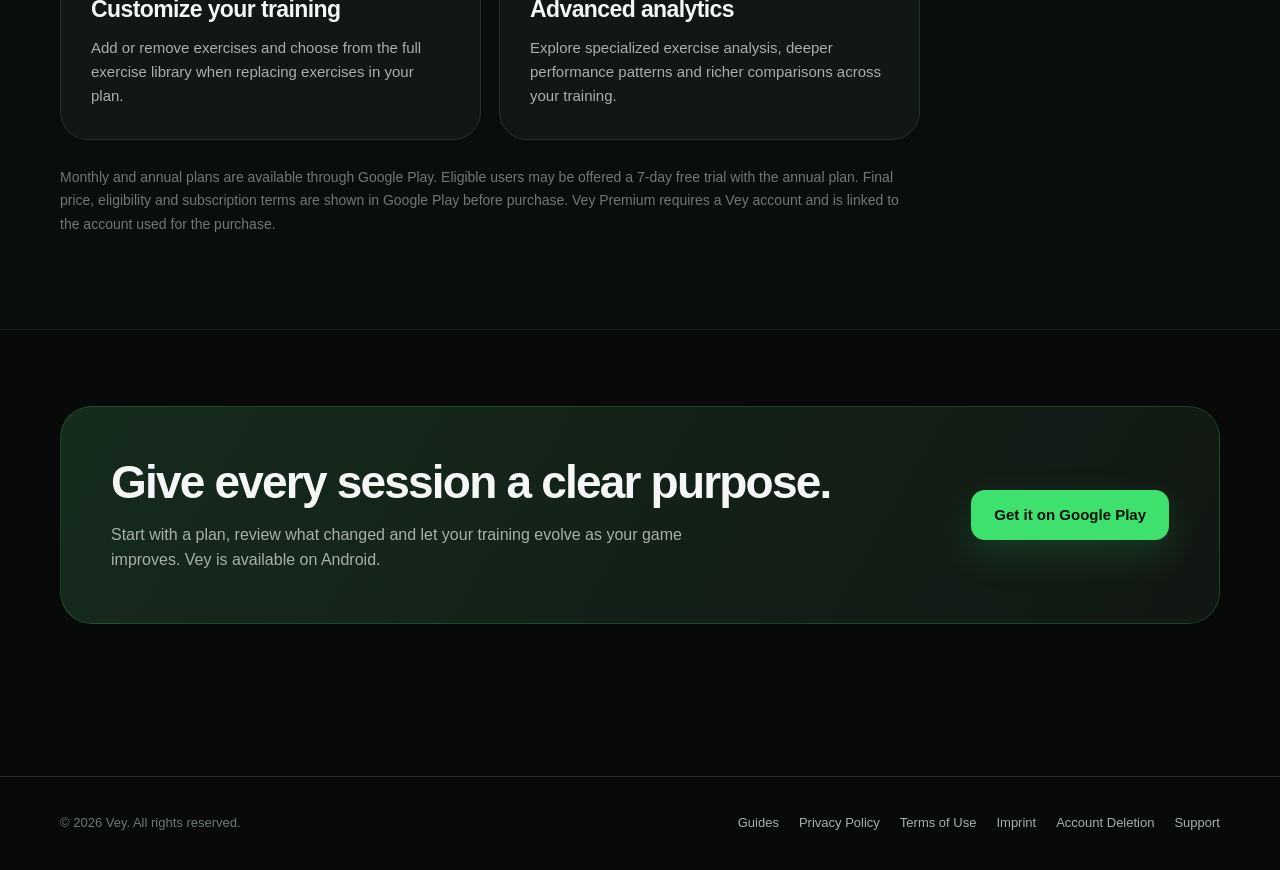
==== commit c1ed7648: "fix: align homepage device mockups" ====
--- a/index.html
+++ b/index.html
@@ -221,8 +221,8 @@
           </div>
 
           <div class="device-visual">
-            <div class="device-phone device-phone-assessment" aria-label="Vey assessment results preview">
-              <div class="device-screen device-screen-tall">
+            <div class="phone-mockup showcase-mockup" aria-label="Vey assessment results preview">
+              <div class="phone-screen">
                 <img
                   src="assets/vey-assessment.webp"
                   alt="Vey assessment screen showing an overall score, performance breakdown and recommended training level"
@@ -273,8 +273,8 @@
           </div>
 
           <div class="device-visual">
-            <div class="device-phone" aria-label="Vey Coach Review preview">
-              <div class="device-screen device-screen-tall">
+            <div class="phone-mockup showcase-mockup" aria-label="Vey Coach Review preview">
+              <div class="phone-screen">
                 <img
                   src="assets/vey-coach-review.webp"
                   alt="Vey post-session Coach Review showing a personal best and recent performance insight"
@@ -325,8 +325,8 @@
           </div>
 
           <div class="device-visual">
-            <div class="device-phone" aria-label="Vey progress screen preview">
-              <div class="device-screen device-screen-tall">
+            <div class="phone-mockup showcase-mockup" aria-label="Vey progress screen preview">
+              <div class="phone-screen">
                 <img
                   src="assets/vey-progress.webp"
                   alt="Vey progress screen showing key indicators, skill breakdown and exercise analytics"
--- a/styles.css
+++ b/styles.css
@@ -1918,3 +1918,31 @@
     height: 570px;
   }
 }
+
+
+/* Consistent homepage device mockups */
+.showcase-mockup {
+  width: min(100%, 350px);
+  padding: 8px;
+  border-radius: 44px;
+  transform: none;
+}
+
+.showcase-mockup:hover {
+  transform: none;
+}
+
+.showcase-mockup .phone-screen {
+  border-radius: 36px;
+}
+
+@media (max-width: 600px) {
+  .showcase-mockup {
+    width: min(90vw, 330px);
+    border-radius: 38px;
+  }
+
+  .showcase-mockup .phone-screen {
+    border-radius: 31px;
+  }
+}
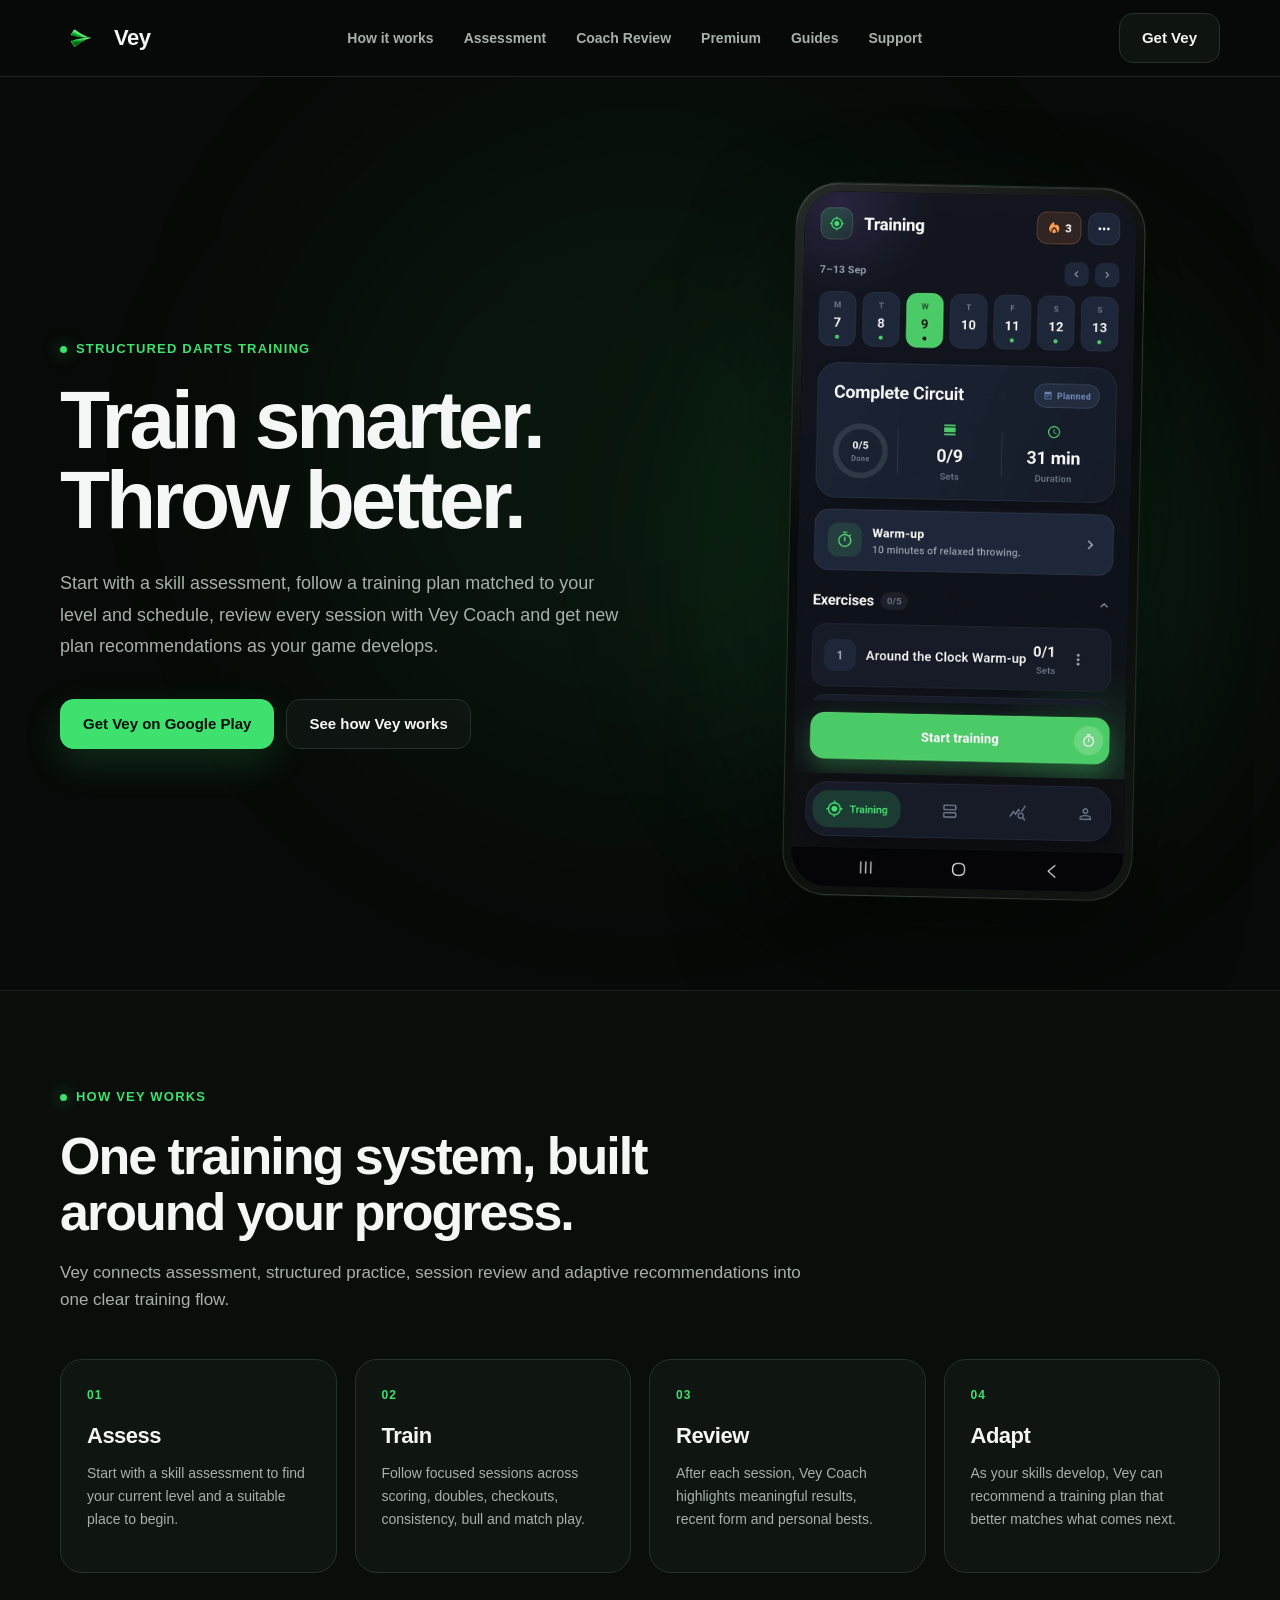
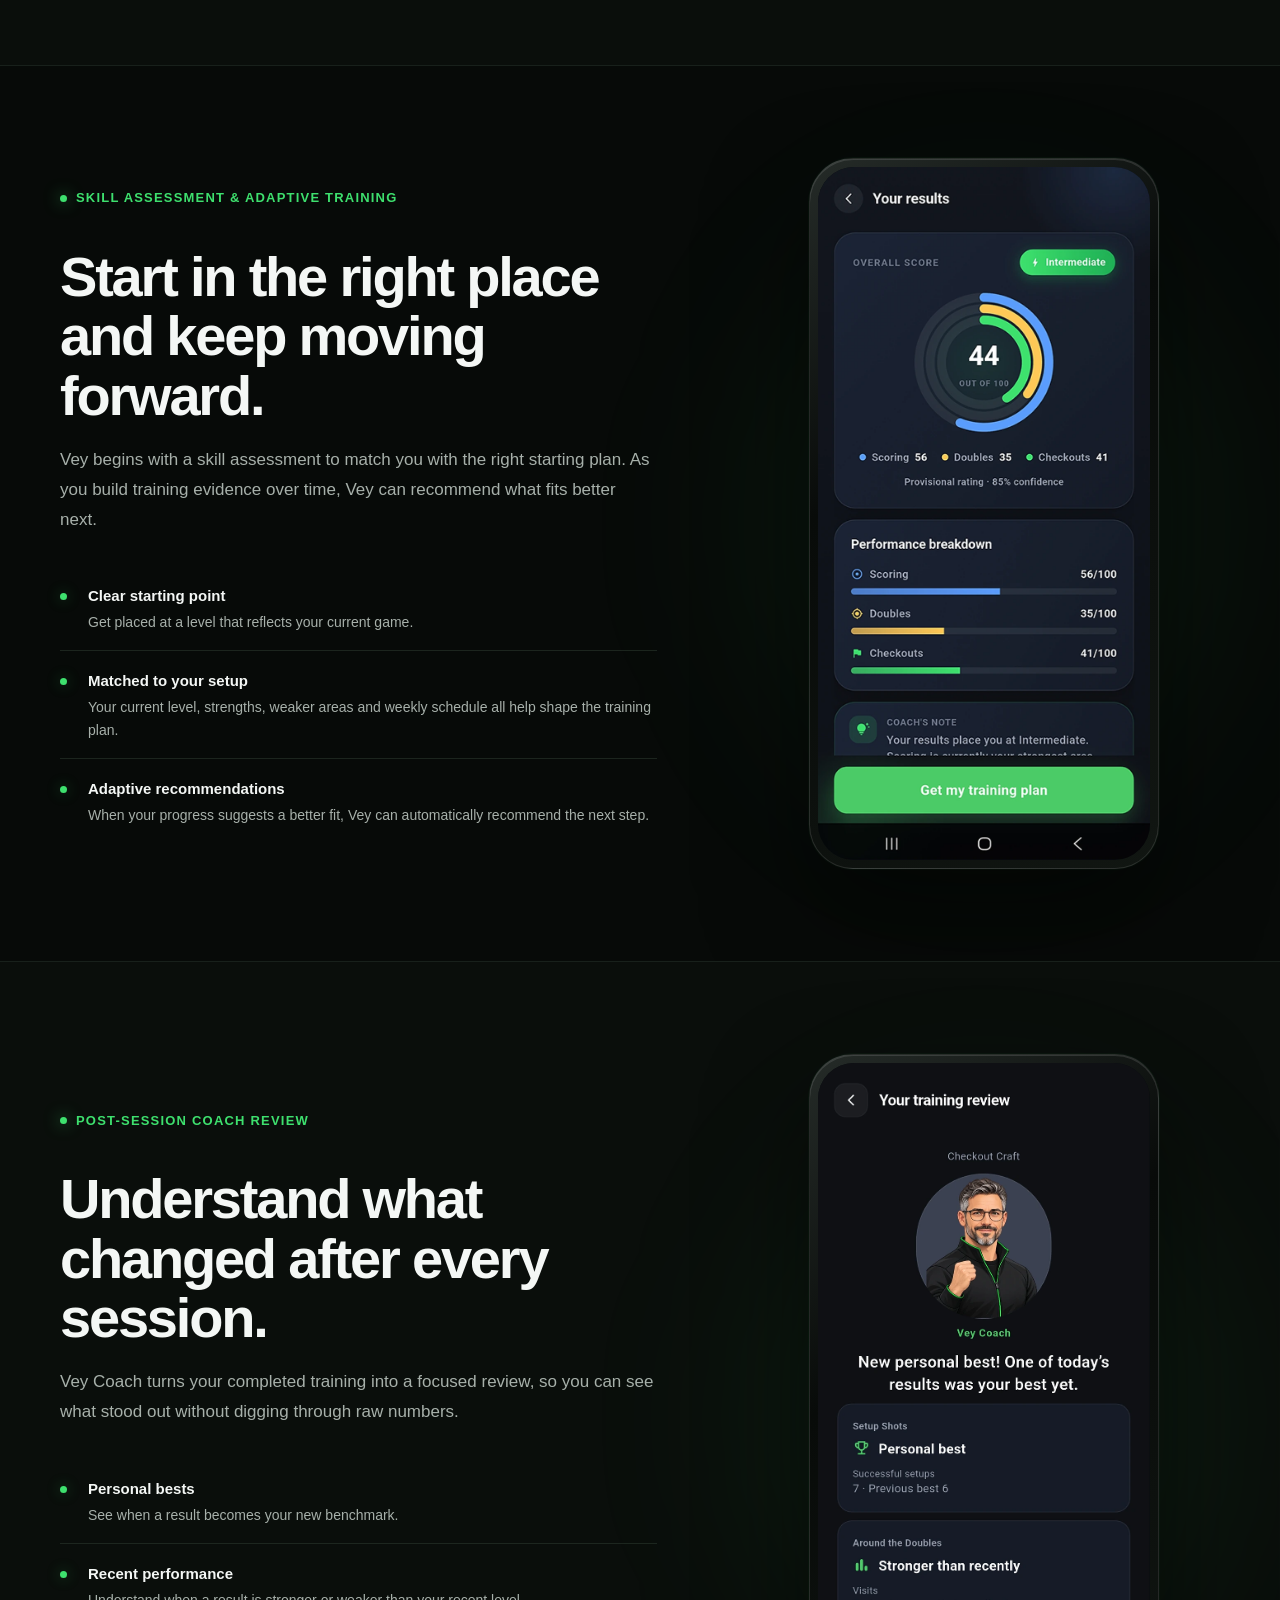
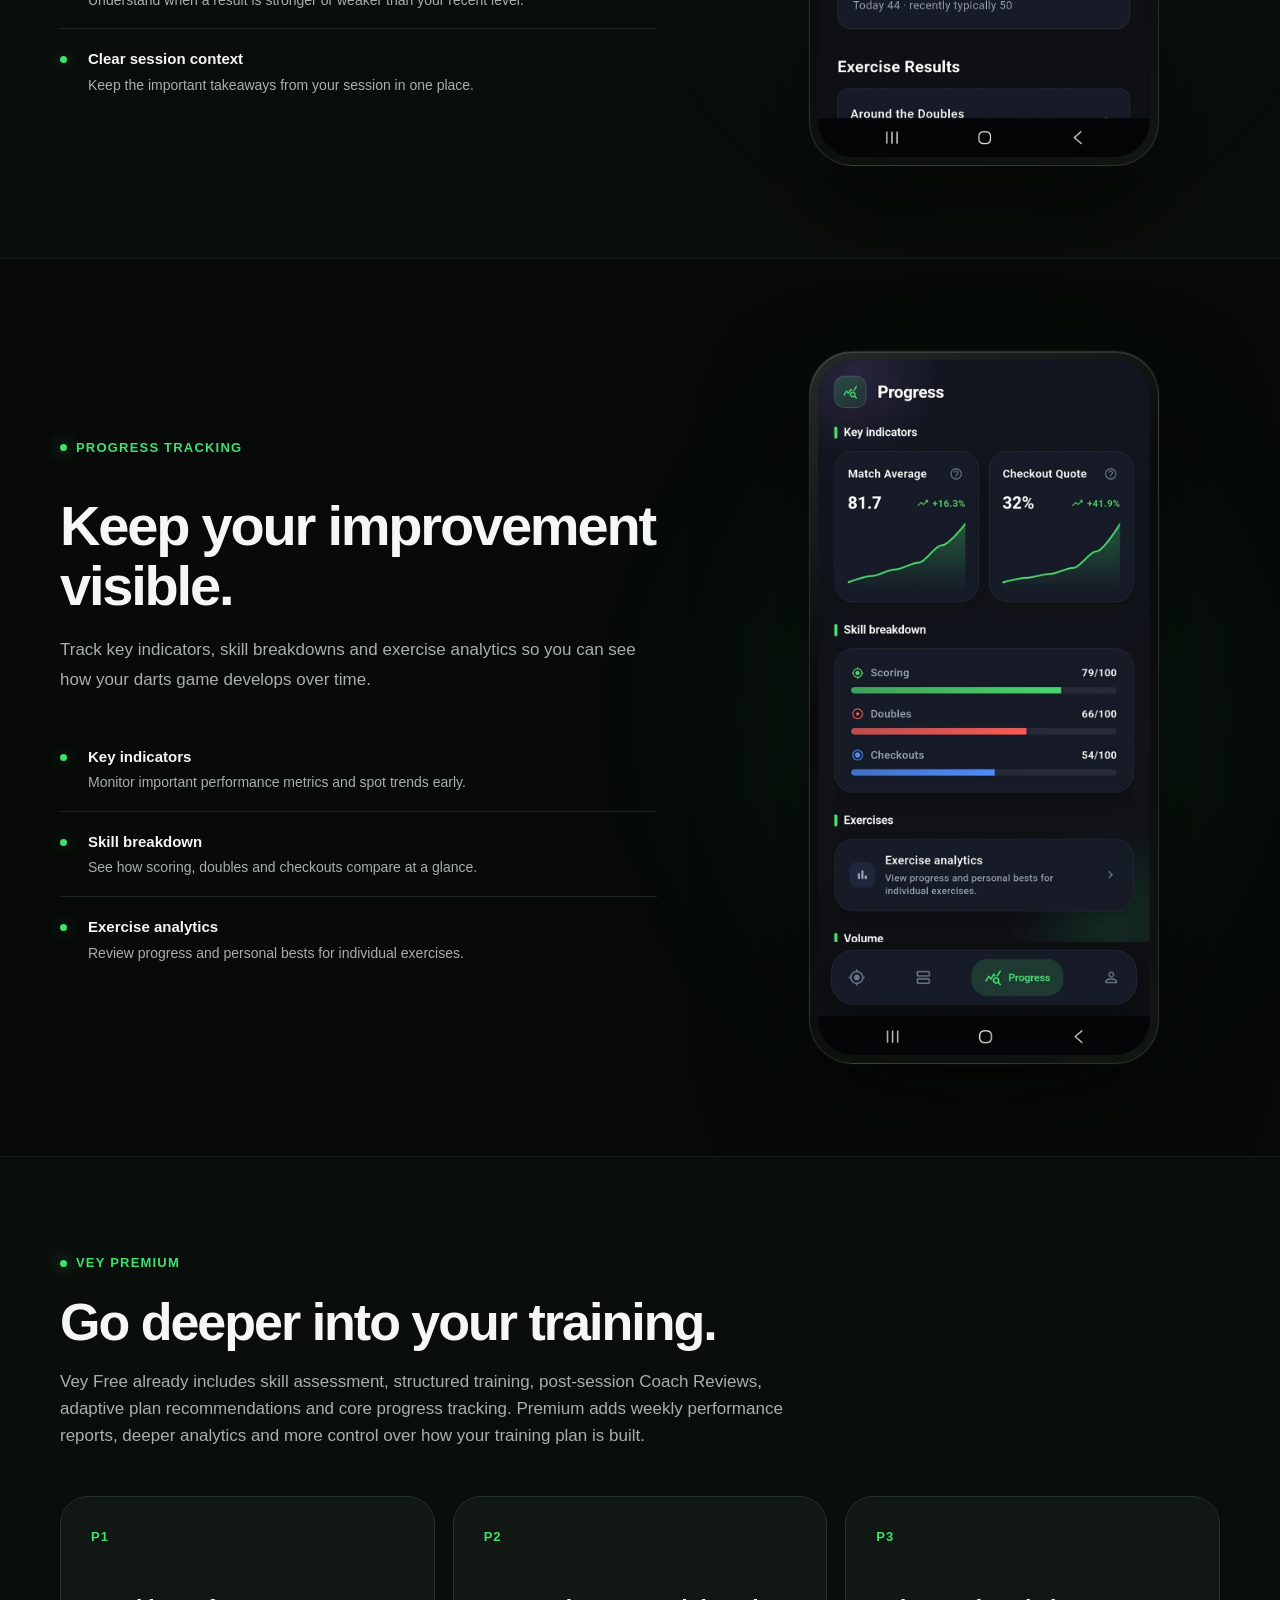
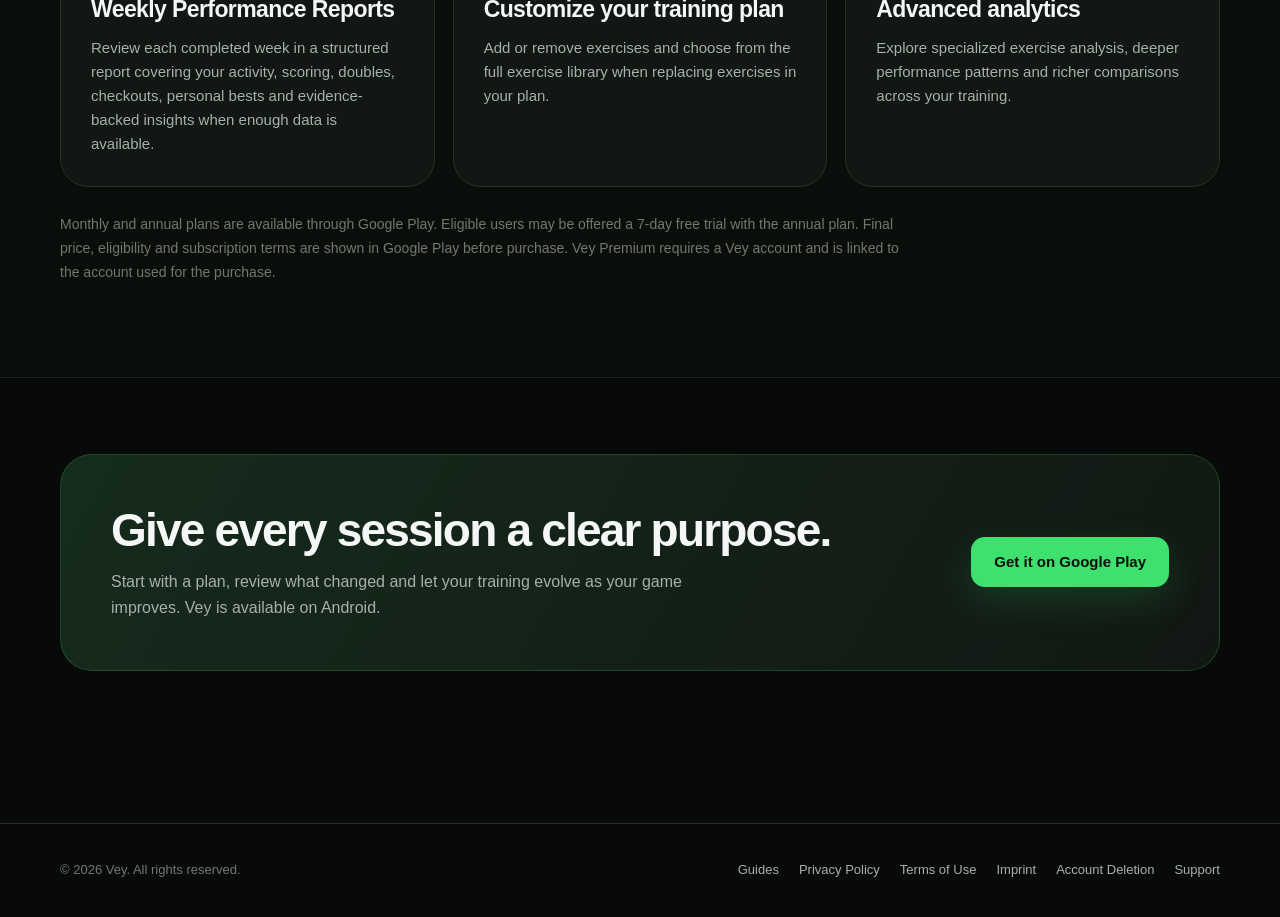
==== commit 3f4b62f1: "feat: add weekly report premium feature" ====
--- a/index.html
+++ b/index.html
@@ -8,13 +8,13 @@
 
     <meta
       name="description"
-      content="Train darts with a clear plan. Vey combines skill assessment, structured sessions, post-session Coach Reviews, adaptive plan recommendations and progress tracking."
+      content="Train darts with a clear plan. Vey combines skill assessment, structured sessions, post-session Coach Reviews, adaptive plan recommendations, progress tracking and Premium weekly performance reports."
     />
 
     <meta property="og:title" content="Vey – Structured & Adaptive Darts Training" />
     <meta
       property="og:description"
-      content="Skill assessment, structured darts training, post-session Coach Reviews and adaptive plan recommendations built around your progress."
+      content="Skill assessment, structured darts training, post-session Coach Reviews, adaptive plan recommendations and Premium weekly performance reports built around your progress."
     />
     <meta property="og:type" content="website" />
     <meta property="og:url" content="https://veydarts.com/" />
@@ -27,7 +27,7 @@
         "name": "Vey",
         "applicationCategory": "SportsApplication",
         "operatingSystem": "Android",
-        "description": "Vey combines skill assessment, structured darts training, post-session Coach Reviews, adaptive plan recommendations and clear progress analytics.",
+        "description": "Vey combines skill assessment, structured darts training, post-session Coach Reviews, adaptive plan recommendations, progress analytics and Premium weekly performance reports.",
         "url": "https://veydarts.com/",
         "downloadUrl": "https://play.google.com/store/apps/details?id=com.elevarelabs.vey",
         "image": "https://veydarts.com/assets/vey-icon.png",
@@ -342,13 +342,13 @@
           <div class="section-heading section-heading-wide">
             <div class="eyebrow">Vey Premium</div>
 
-            <h2>More control when you want it.</h2>
+            <h2>Go deeper into your training.</h2>
 
             <p>
               Vey Free already includes skill assessment, structured training,
               post-session Coach Reviews, adaptive plan recommendations and core
-              progress tracking. Premium adds deeper analysis and more control
-              over how your plan is built.
+              progress tracking. Premium adds weekly performance reports, deeper
+              analytics and more control over how your training plan is built.
             </p>
           </div>
 
@@ -356,7 +356,19 @@
             <article class="feature-card">
               <div class="feature-number">P1</div>
 
-              <h3>Customize your training</h3>
+              <h3>Weekly Performance Reports</h3>
+
+              <p>
+                Review each completed week in a structured report covering your
+                activity, scoring, doubles, checkouts, personal bests and
+                evidence-backed insights when enough data is available.
+              </p>
+            </article>
+
+            <article class="feature-card">
+              <div class="feature-number">P2</div>
+
+              <h3>Customize your training plan</h3>
 
               <p>
                 Add or remove exercises and choose from the full exercise library
@@ -365,7 +377,7 @@
             </article>
 
             <article class="feature-card">
-              <div class="feature-number">P2</div>
+              <div class="feature-number">P3</div>
 
               <h3>Advanced analytics</h3>
 
--- a/styles.css
+++ b/styles.css
@@ -1876,12 +1876,11 @@
 }
 
 .feature-grid-premium {
-  grid-template-columns: repeat(2, minmax(0, 1fr));
-  max-width: 860px;
+  grid-template-columns: repeat(3, minmax(0, 1fr));
 }
 
 .feature-grid-premium .feature-card {
-  min-height: 244px;
+  min-height: 260px;
 }
 
 @media (max-width: 1000px) {
@@ -1894,7 +1893,7 @@
   }
 
   .feature-grid-premium {
-    max-width: none;
+    grid-template-columns: repeat(2, minmax(0, 1fr));
   }
 }
 
